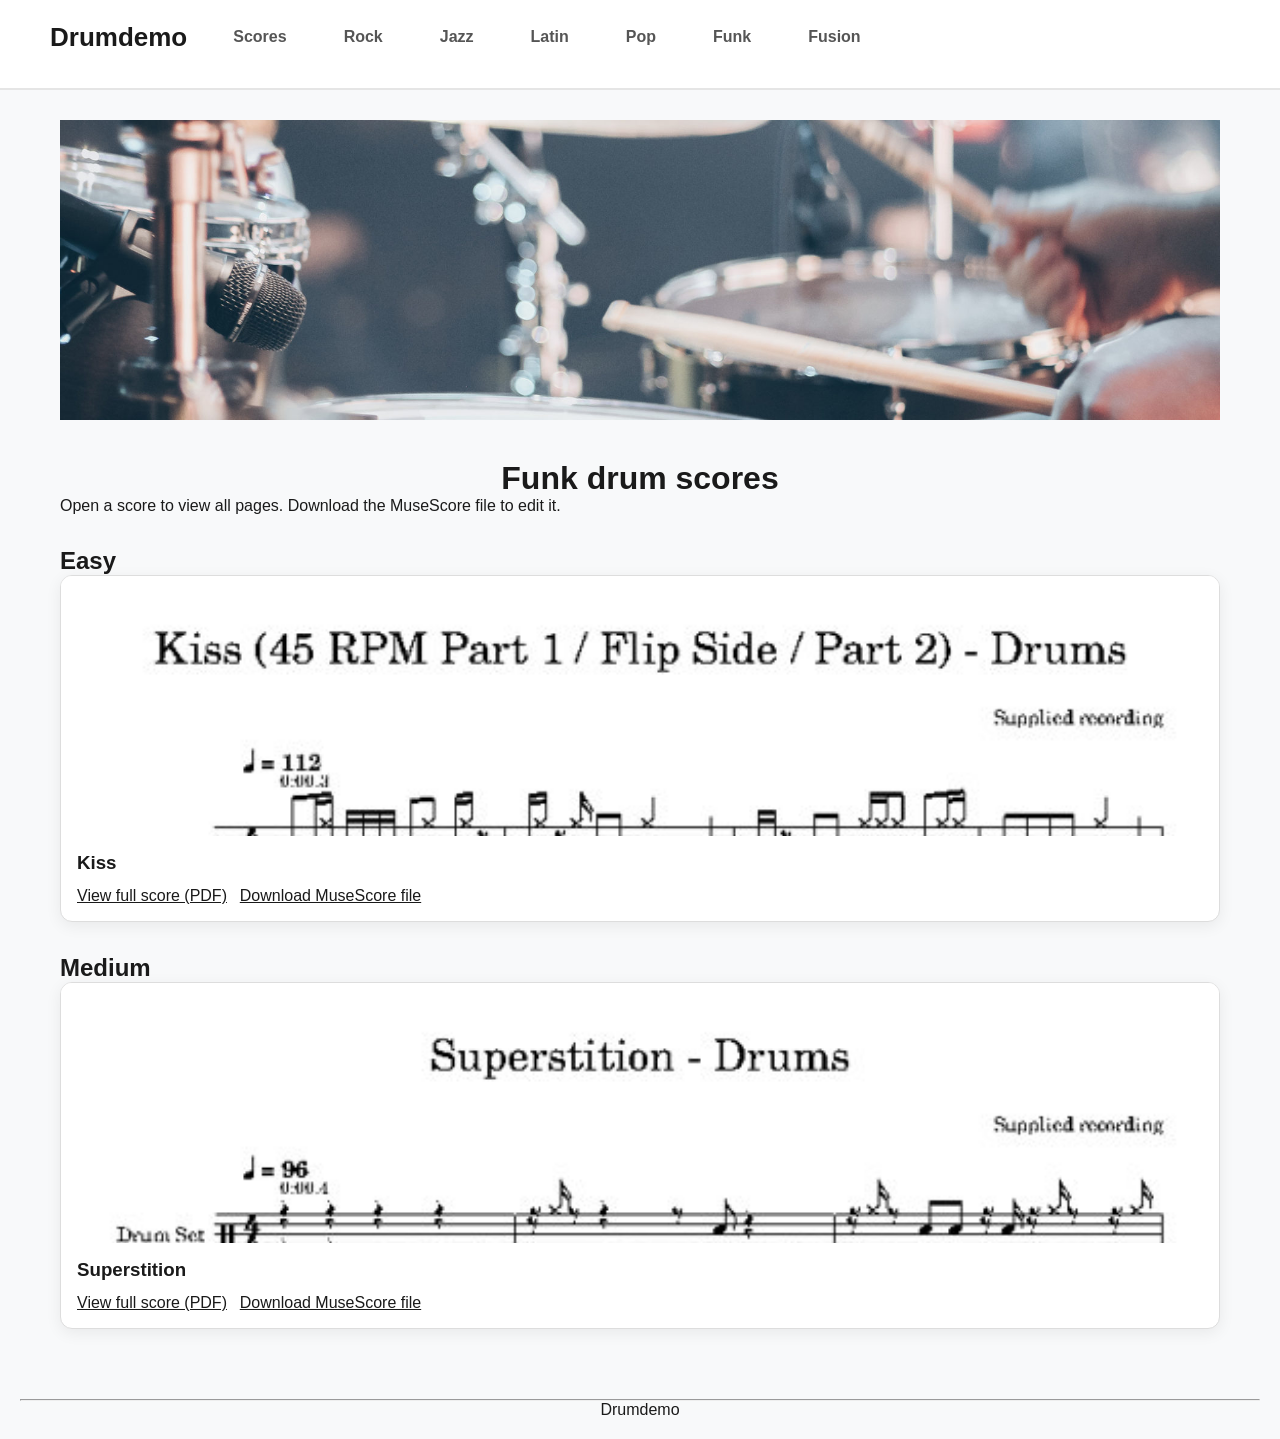
==== funk.html @ f0b619e8 "Publish drum score website" ====
<!DOCTYPE html>
<html lang="en">
<head>
    <meta charset="UTF-8">
    <meta name="viewport" content="width=device-width, initial-scale=1.0">
    <title>Drum scores | Drumdemo</title>
    <link rel="stylesheet" href="/site.css">
</head>
<body>

  <header class="full-header"><div class="header-content"><div class="brand-zone"><a class="logo" href="/">Drumdemo</a><ul class="main-nav"><li><a href="/">Scores</a></li><li><a href="/rock.html">Rock</a></li><li><a href="/jazz.html">Jazz</a></li><li><a href="/latin.html">Latin</a></li><li><a href="/pop.html">Pop</a></li><li><a href="/funk.html">Funk</a></li><li><a href="/fusion.html">Fusion</a></li></ul></div></div></header>

<div class="wrapper"><main><section class="hero-section"><img class="hero-banner" src="/drum1.jpg" alt="Drum kit" width="100%"></section><h1>Funk drum scores</h1><p>Open a score to view all pages. Download the MuseScore file to edit it.</p><section class="score-section"><h2>Easy</h2><div class="score-grid"><article class="score-card"><a class="score-preview" href="/scores/Kiss_Drums.pdf" target="_blank" rel="noopener"><img loading="lazy" src="/scores/Kiss_Drums.jpg" alt="Kiss drum score preview"></a><div class="score-card-content"><h3>Kiss</h3><div class="score-actions"><a href="/scores/Kiss_Drums.pdf" target="_blank" rel="noopener">View full score (PDF)</a><a href="/scores/Kiss_Drums.mscz" download>Download MuseScore file</a></div></div></article></div></section><section class="score-section"><h2>Medium</h2><div class="score-grid"><article class="score-card"><a class="score-preview" href="/scores/Superstition_Drums.pdf" target="_blank" rel="noopener"><img loading="lazy" src="/scores/Superstition_Drums.jpg" alt="Superstition drum score preview"></a><div class="score-card-content"><h3>Superstition</h3><div class="score-actions"><a href="/scores/Superstition_Drums.pdf" target="_blank" rel="noopener">View full score (PDF)</a><a href="/scores/Superstition_Drums.mscz" download>Download MuseScore file</a></div></div></article></div></section></main></div><footer><hr><p style="text-align: center;">Drumdemo</p></footer>
</body>
</html>
---- site.css ----
* {
    box-sizing: border-box;
    margin: 0;
    padding: 0;
}

body {
    font-family: -apple-system, BlinkMacSystemFont, "Segoe UI", Roboto, Helvetica, Arial, sans-serif;
    background-color: #f8f9fa;
    color: #1a1a1a;
    padding-top: 90px; 
}


.full-header {
    width: 100%;
    background-color: #fff;
    border-bottom: 2px solid #e5e5e5;
    position: fixed;
    top: 0;
    left: 0;
    height: 90px;
    padding: 0 50px;
    z-index: 1000;
}

.header-content {
    max-width: 1200px;
    margin: 0 auto;
    padding: 20px 0;
    display: flex;
    justify-content: space-between;
    align-items: center;
}

.brand-zone {
    display: flex;
    align-items: center;
    gap: 30px;
}

.logo {
    font-size: 26px;
    font-weight: 800;
}

.main-nav {
    display: flex;
    align-items: center;
    gap: 25px;
    list-style: none;
}

.main-nav > li/*make sure it's a direct child of main-nav*/ > a {
    text-decoration: none; 
    text-decoration: none;  /* without underline*/
    color: #555;
    font-weight: 600;/* make the text bold */
    display: inline-block;/* make the link behave like a block element */
    padding: 8px 16px;     
    border-radius: 6px;     /* circle the grey box */

}


.main-nav > li:hover > a {
    background-color: #e0e0e0;
    color: #1a1a1a;
}

.main-nav .dropdown {
    position: relative;
}

/* down drop list */
.drop {
    display: none;    /* to hide the list */      
    position: absolute;
    top: 100%;/*make sure it's right under the li*/
    left: 0;
    background-color: #222222;
    min-width: 150px;
    border-radius: 6px;
    overflow: hidden;
    z-index: 999;/* stay at the top order of the website*/
}

.dropdown:hover .drop {
    display: block;
}

.drop a {
    display: block;
    padding: 10px 16px;
    color: #ffffff;
    text-decoration: none;
    text-align: left;
    font-size: 14px;
    transform-origin: left center; 

}


.drop a:hover {
    transform: scale(1.12);
}
.main-nav a {
    text-decoration: none;
    color: #fffdfd;
    font-weight: 600;
}


.wrapper {
    max-width: 1200px;
    margin: 0 auto;
    padding: 0 20px;
}

img {
    object-fit: cover;
    display: block;
}

/* Hero Banner */
.hero-section {
    margin: 30px 0 40px;
}

.hero-banner {
    width: 100%;
    height: 300px;
}


.intro {
    display: flex;
    gap: 30px;
    margin-bottom: 40px;
    align-items: flex-start;
}

.intro.right {
    flex-direction: row-reverse;
}

.intro-image {
    width: 300px;
    height: auto;
    flex-shrink: 0;
}

.intro-text {
    flex-grow: 1;
    font-size: 15px;
    line-height: 1.6;
    color: #444;
}


footer {
    margin-top: 50px;
    padding: 20px;
    text-align: center;
}

footer a {
    text-align: center;
    color: inherit;
    text-decoration: none;
}


a {
    text-decoration: none; 
    color: inherit;       
}
.grid-container .card-image{
    border-radius: 5%;
    display: block;
}
h1{
    text-align: center;
}

.tab {
    width: 100%;
    display: flex;
    justify-content: center; 
    margin-bottom: 30px;
}

.tab-image {
    max-width: 100%; 
    height: auto;
    display: block;
    margin: 0 auto; 
}
body a{
    text-align:right;
}


/* Iteration 2: a native link keeps zoom under the reader's control. */
.score-link { display: block; width: 100%; max-width: 1100px; color: #174ea6; text-align: center; border: 2px solid #c7d7ee; border-radius: 8px; padding: 12px; background: #fff; }
.score-link:hover { border-color: #174ea6; }
.score-link:focus-visible { outline: 3px solid #174ea6; outline-offset: 4px; }
.score-link .tab-image { width: 100%; height: auto; object-fit: contain; }
.score-caption { display: block; margin-top: 12px; text-decoration: underline; font-weight: 600; }
.score-help { margin: 20px 0; line-height: 1.6; }
.intro-image img { max-width: 100%; height: auto; }
@media (max-width: 700px) {
.full-header { position: static; height: auto; padding: 0 12px; }
body { padding-top: 0; }
.brand-zone, .main-nav { flex-wrap: wrap; gap: 8px; }
.main-nav > li > a { padding: 8px; }
.intro { flex-direction: column; }
.intro-image { width: 100%; }
.wrapper { padding: 0 12px; }
}

.score-section{margin:2rem 0}.score-grid{display:grid;grid-template-columns:repeat(auto-fit,minmax(240px,1fr));gap:1.5rem}.score-card{background:#fff;border:1px solid #ddd;border-radius:12px;overflow:hidden;box-shadow:0 4px 16px #0001}.score-preview{display:block;background:#f5f5f5;height:260px;overflow:hidden}.score-preview img{width:100%;height:100%;object-fit:cover;object-position:top}.score-card-content{padding:1rem}.score-card-content h3{margin:0 0 .8rem}.score-actions{display:flex;flex-wrap:wrap;gap:.8rem}.score-actions a{display:inline-block;text-decoration:underline}.score-card-content a:focus-visible,.score-preview:focus-visible{outline:3px solid #00a7cc;outline-offset:2px}
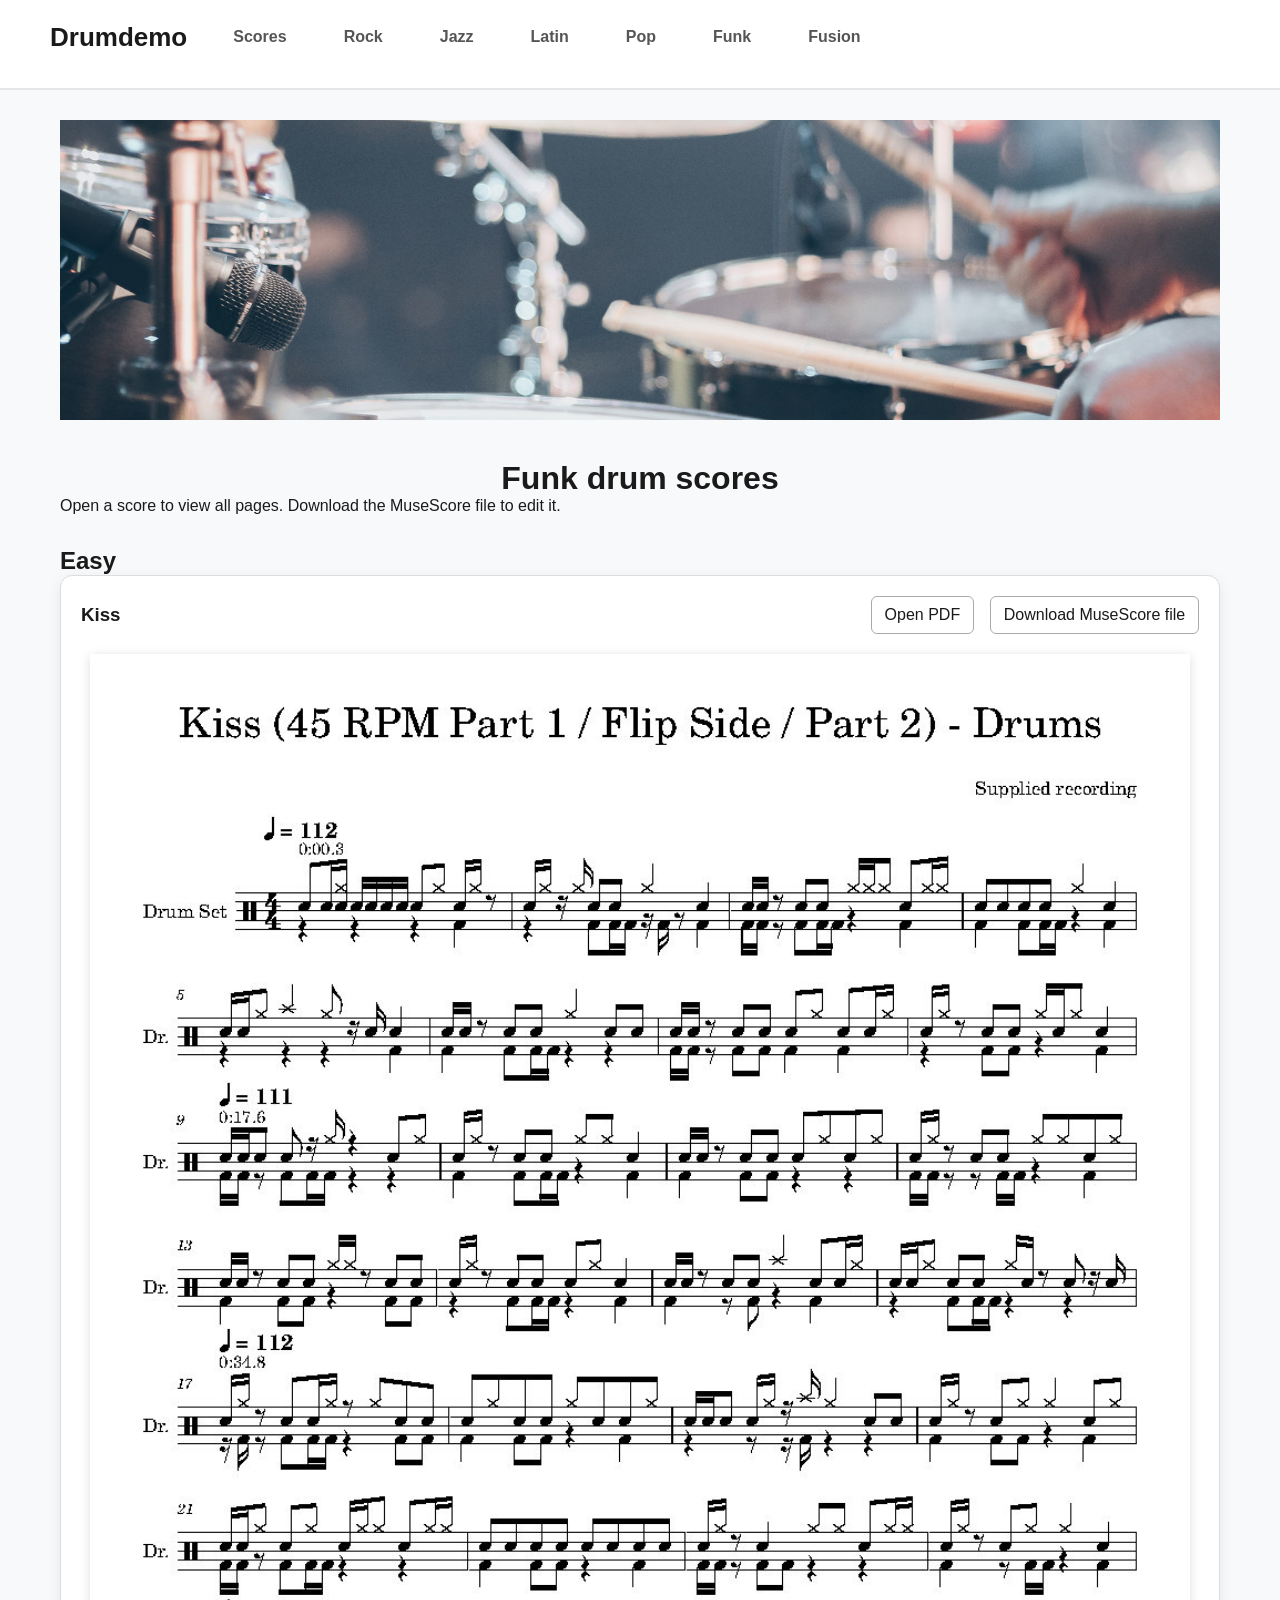
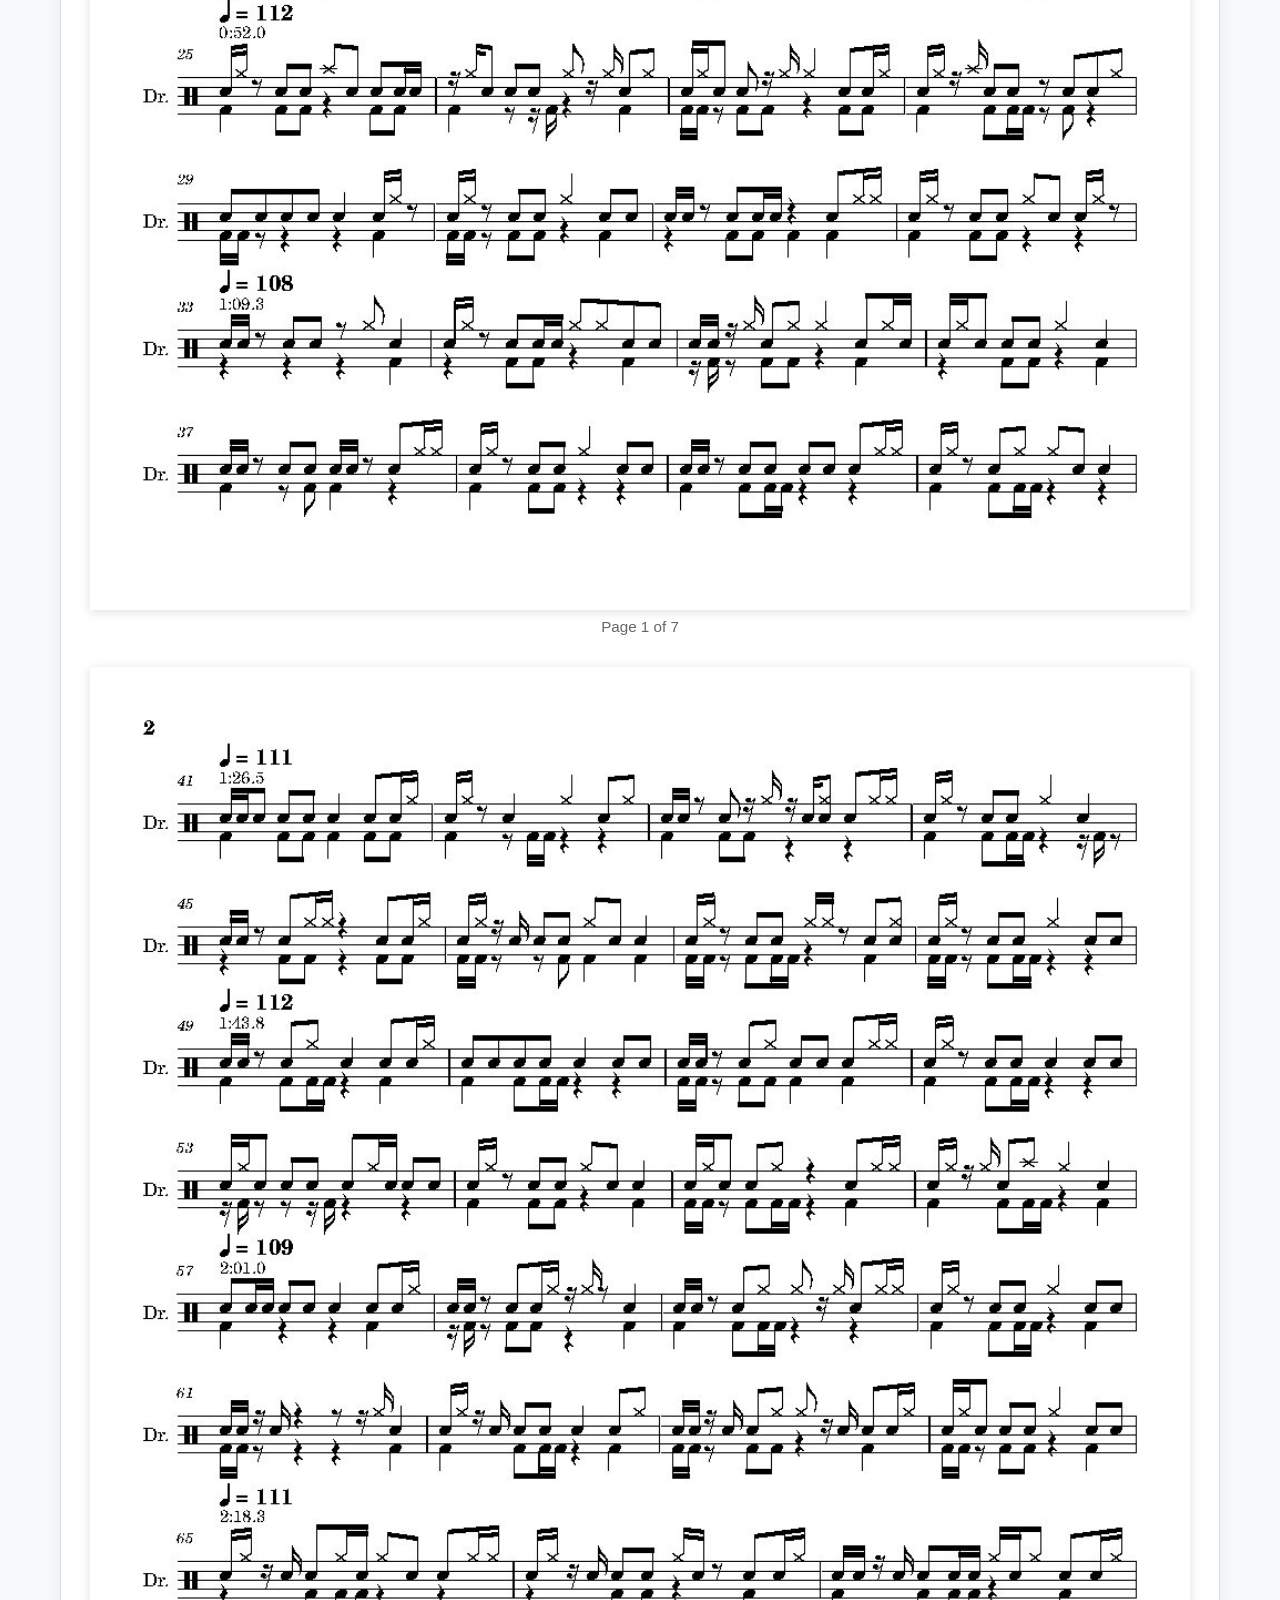
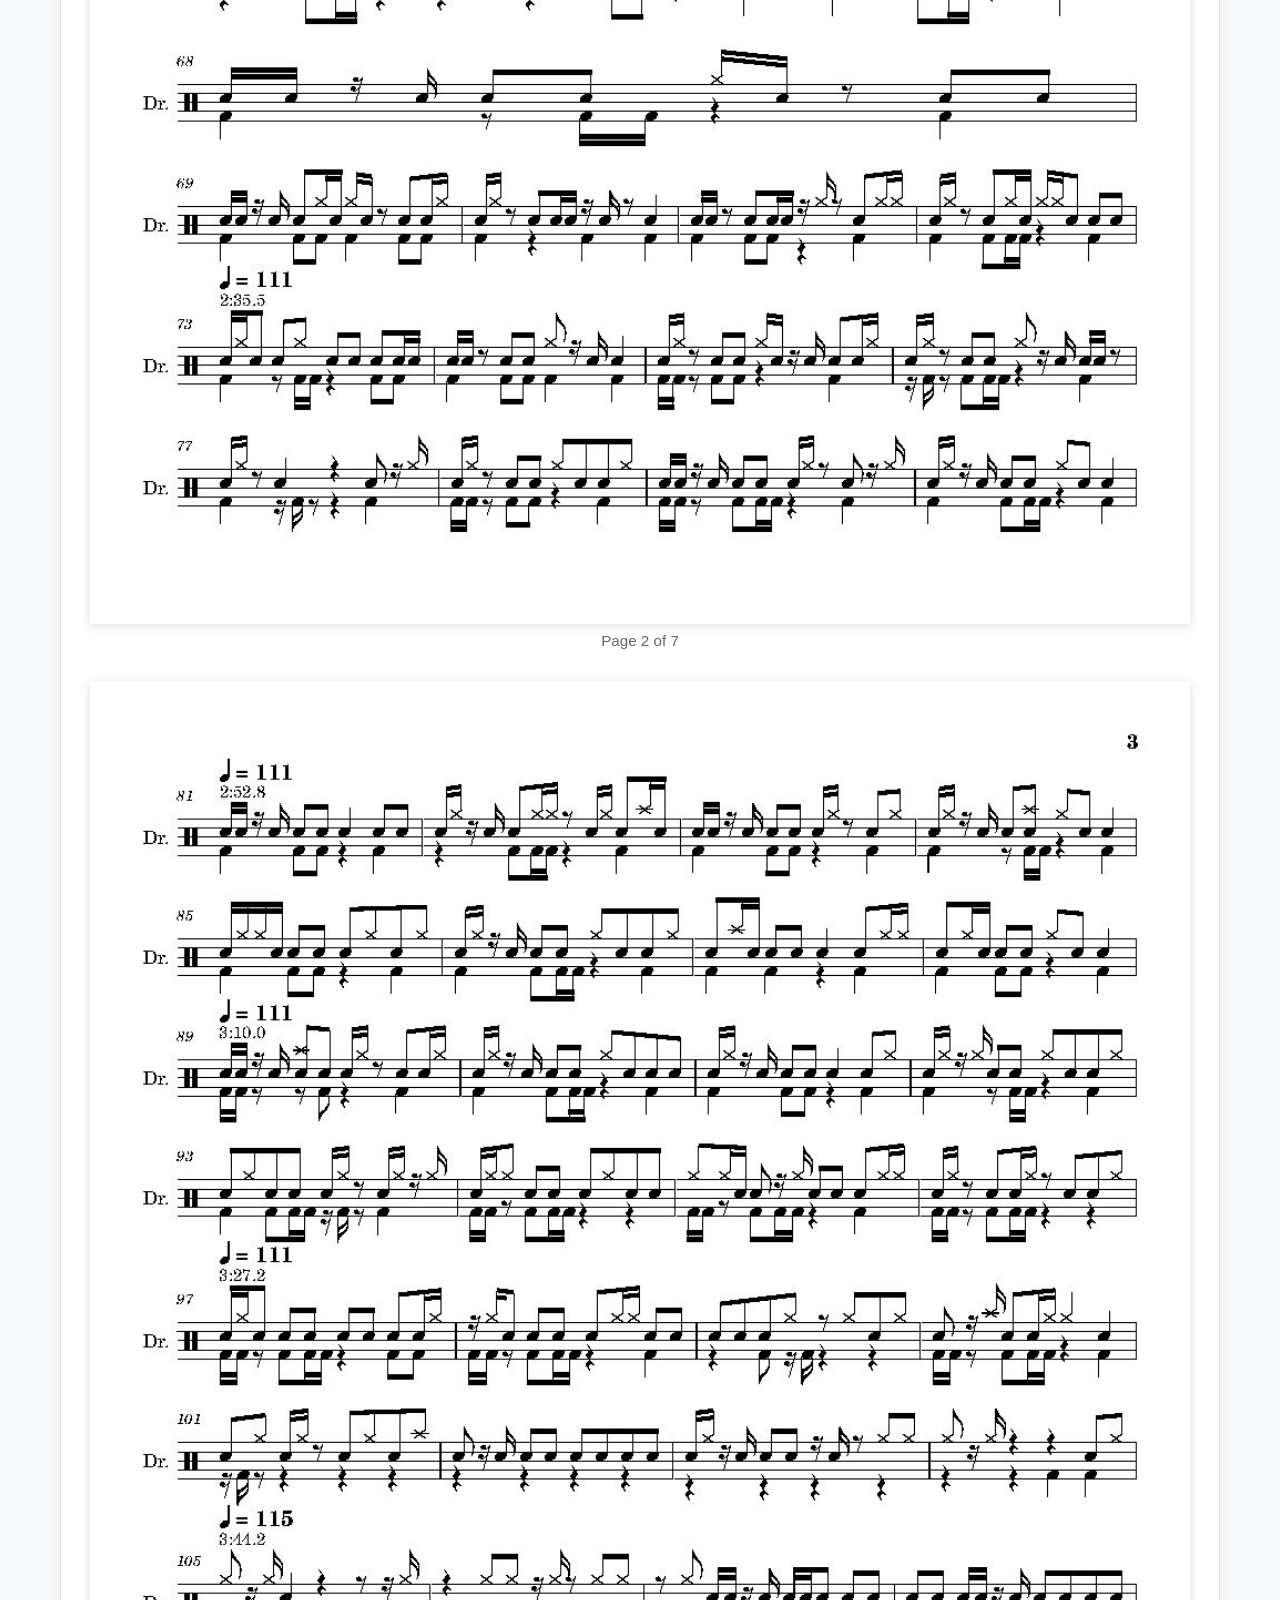
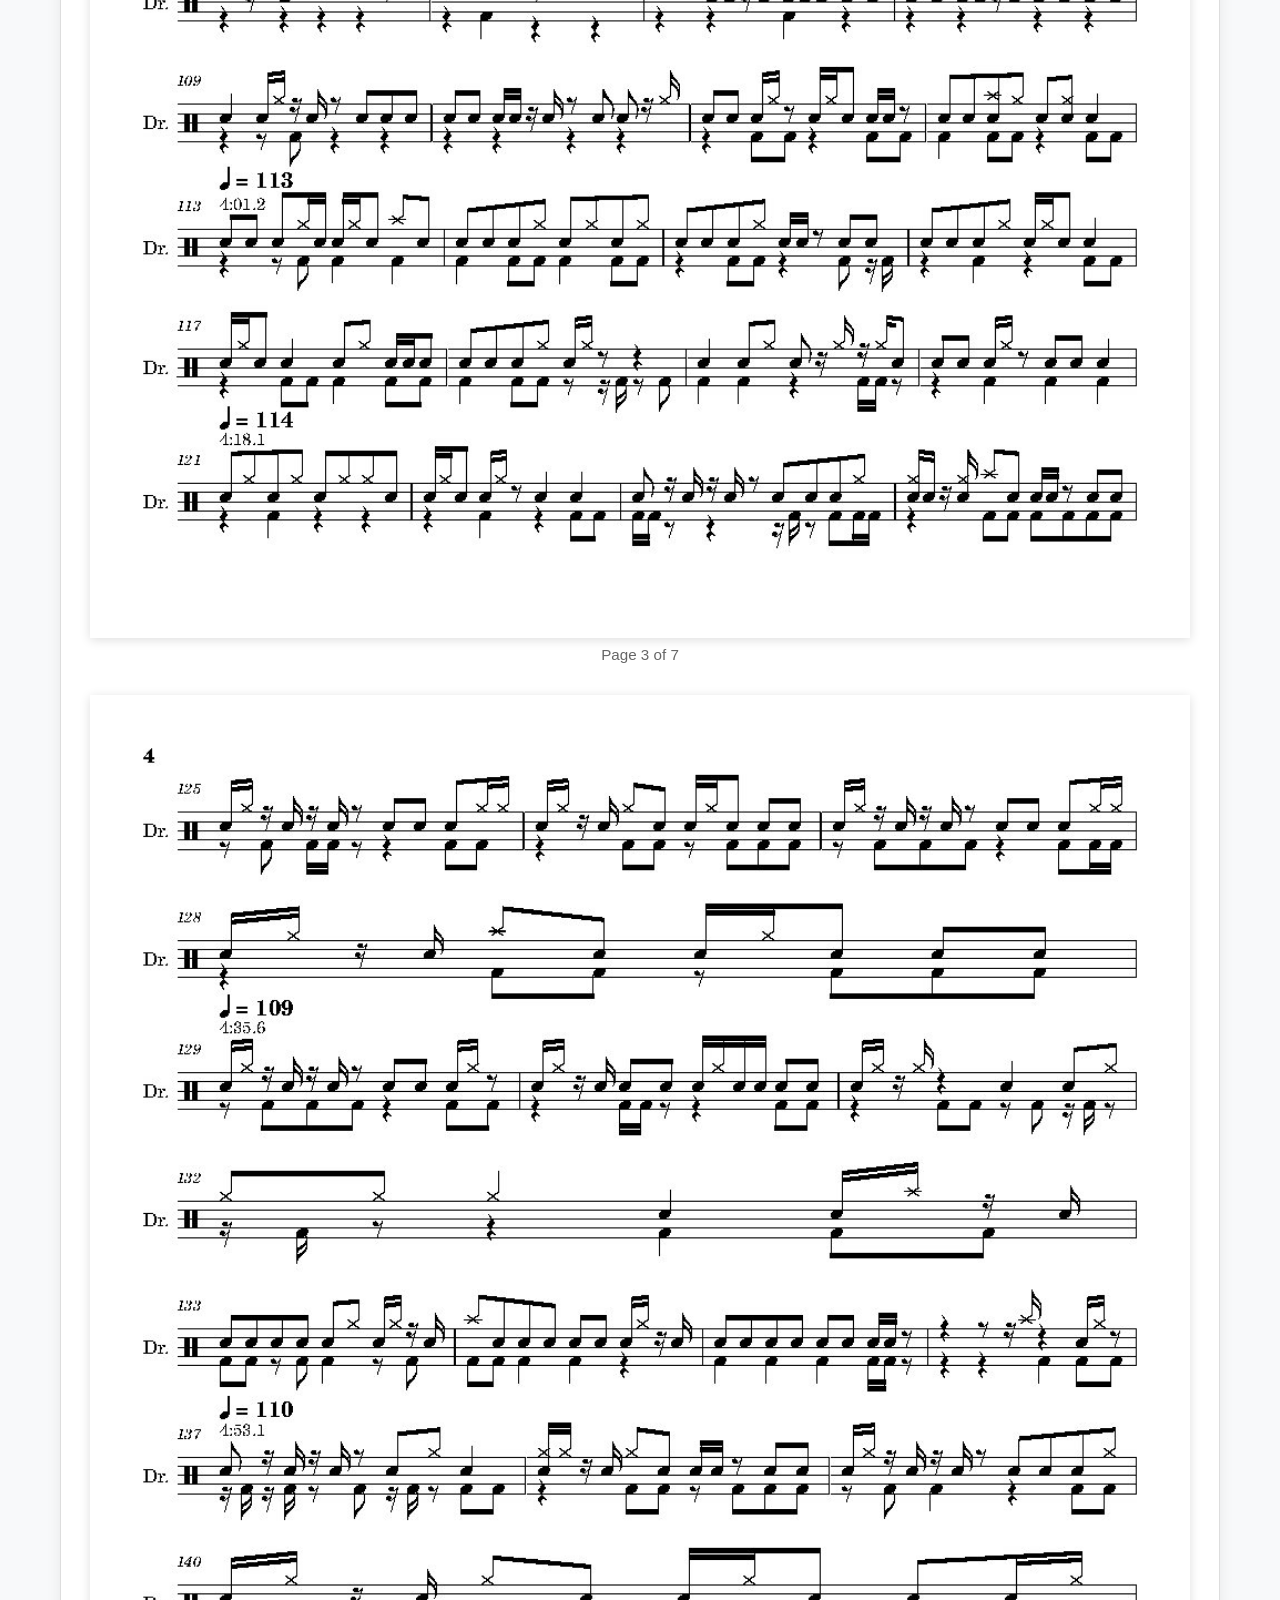
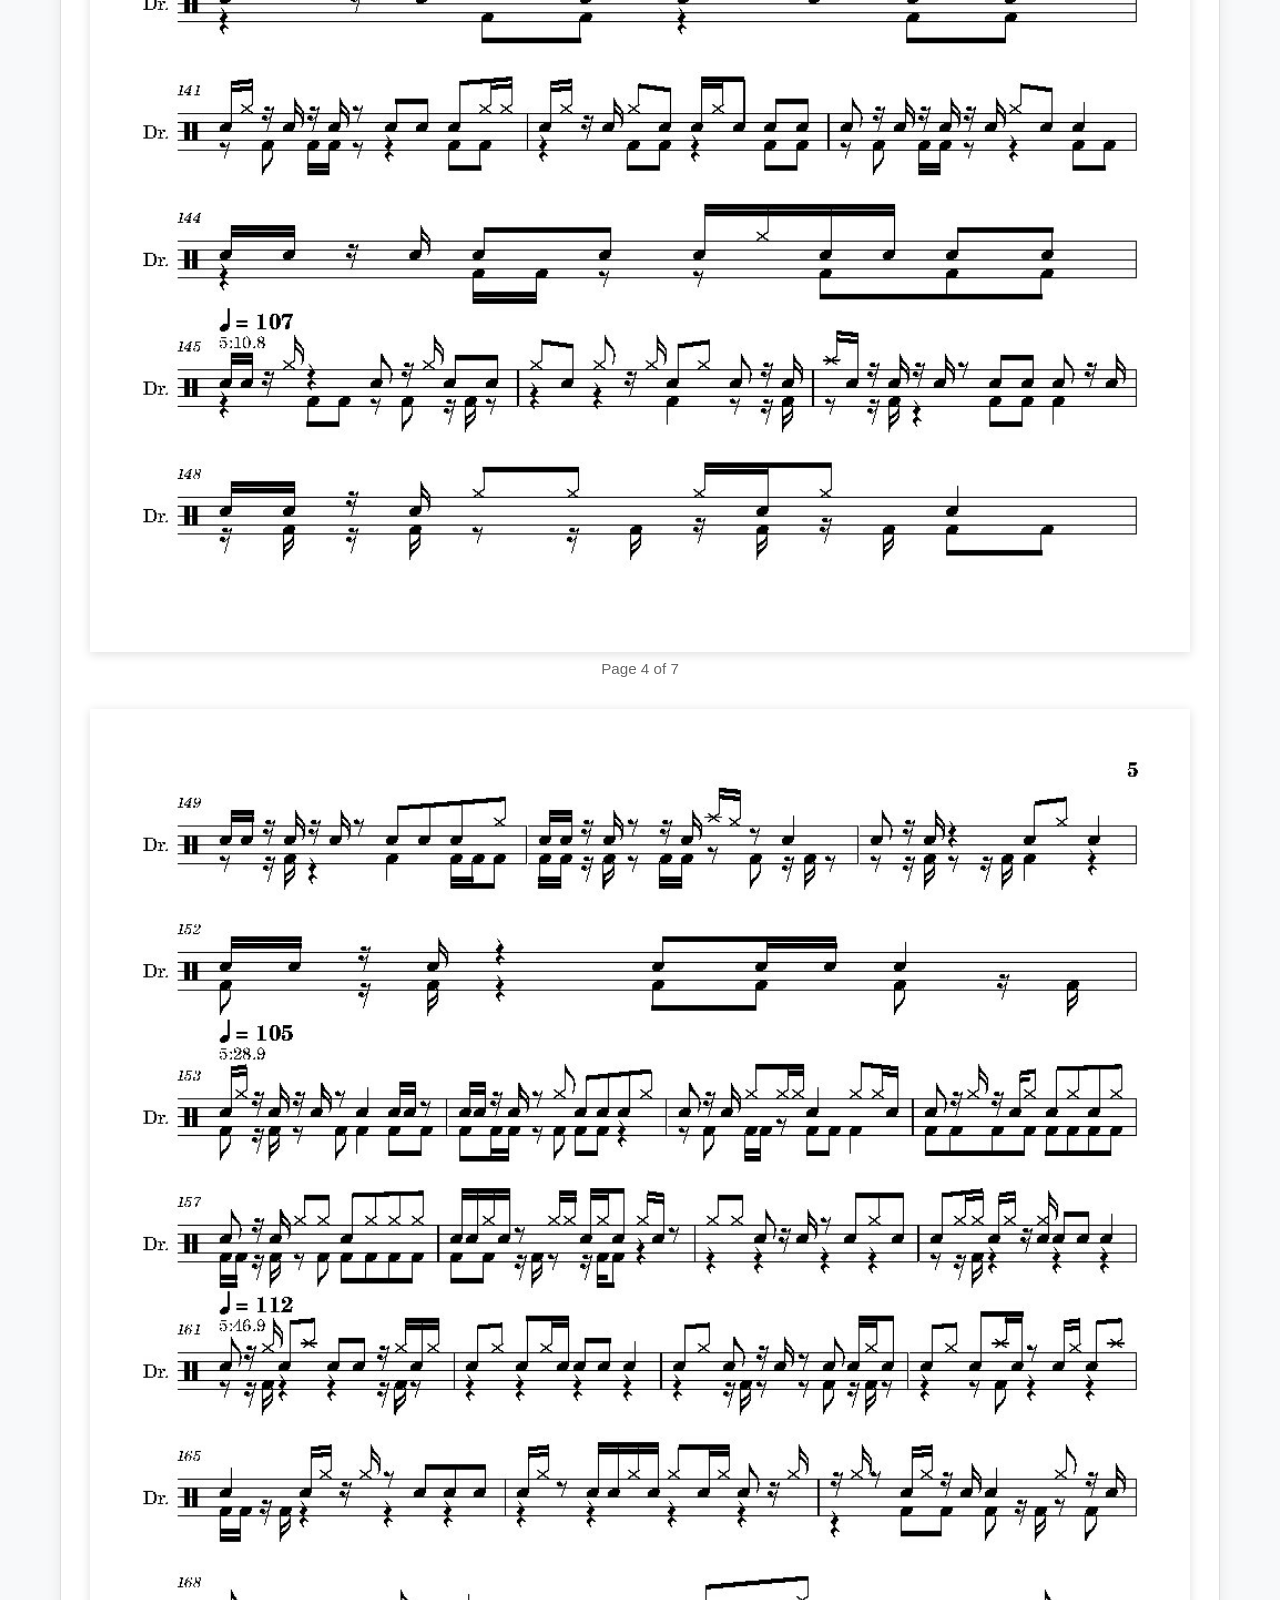
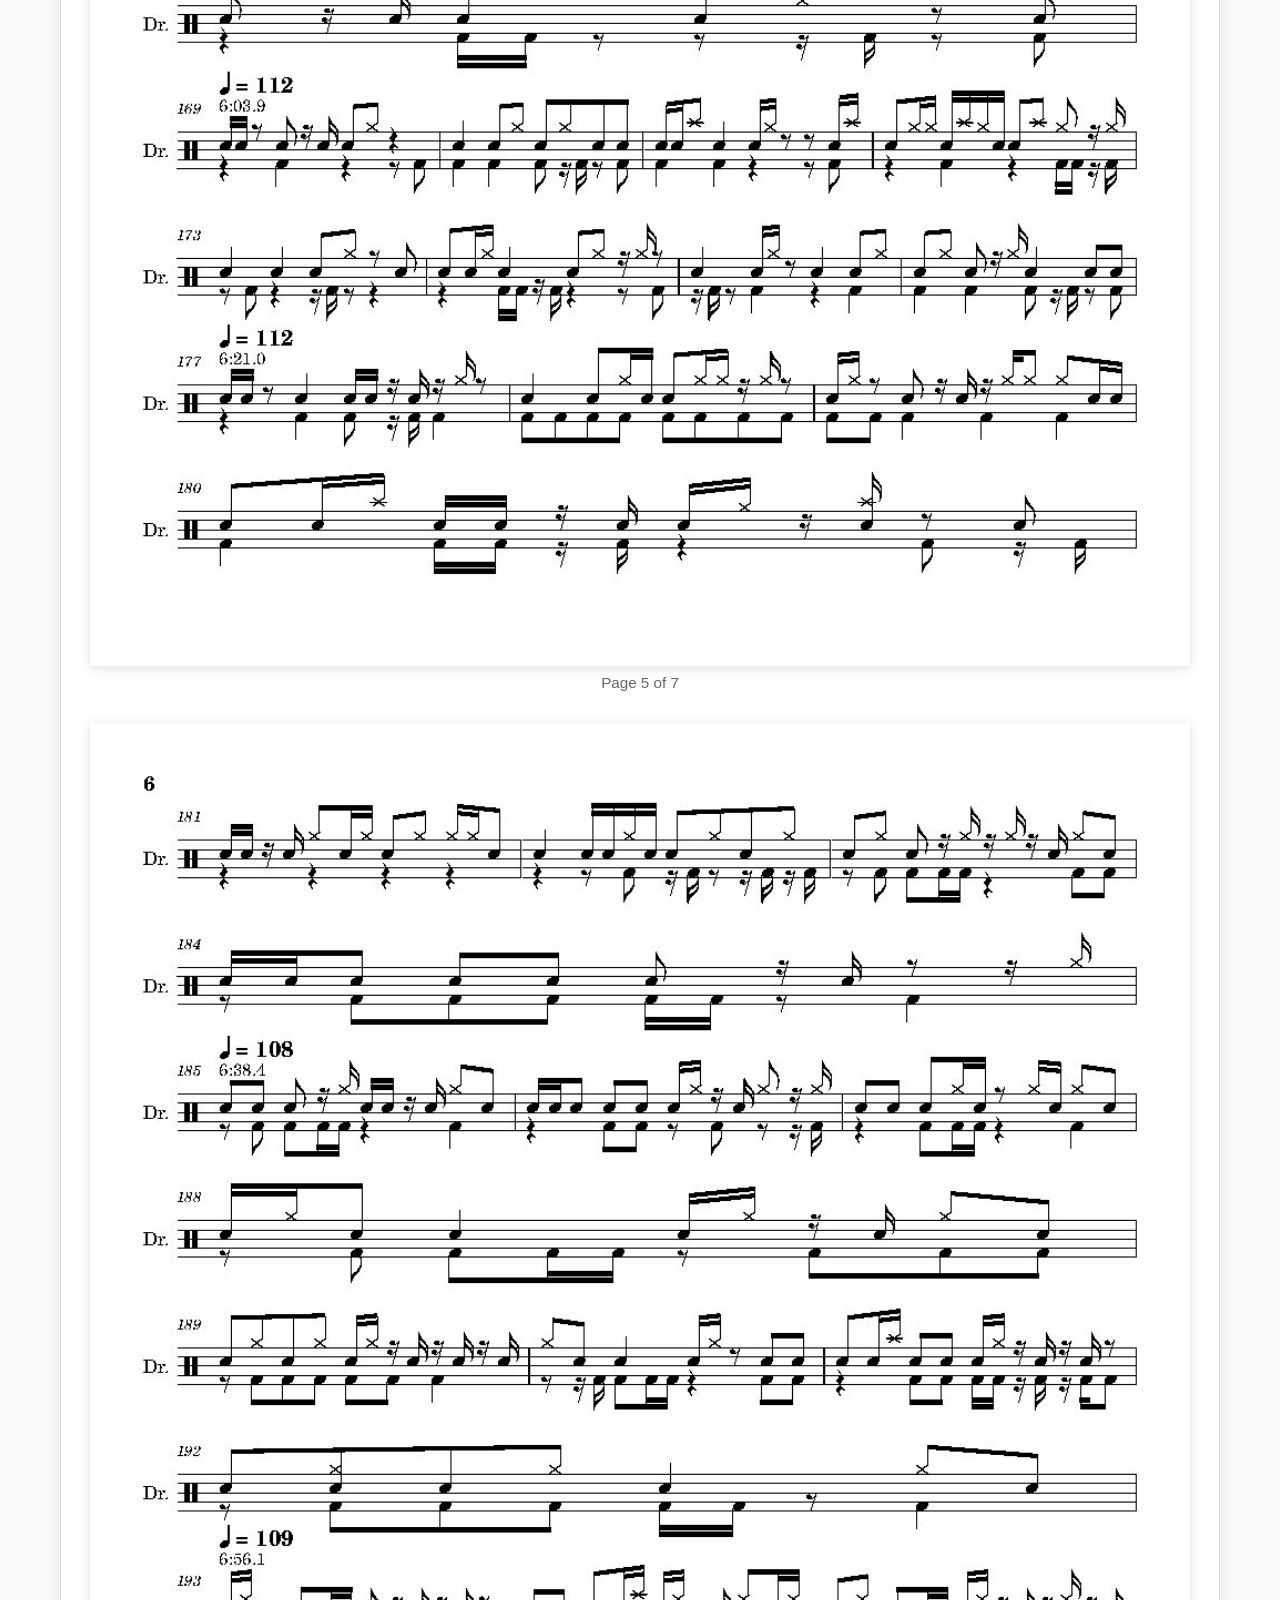
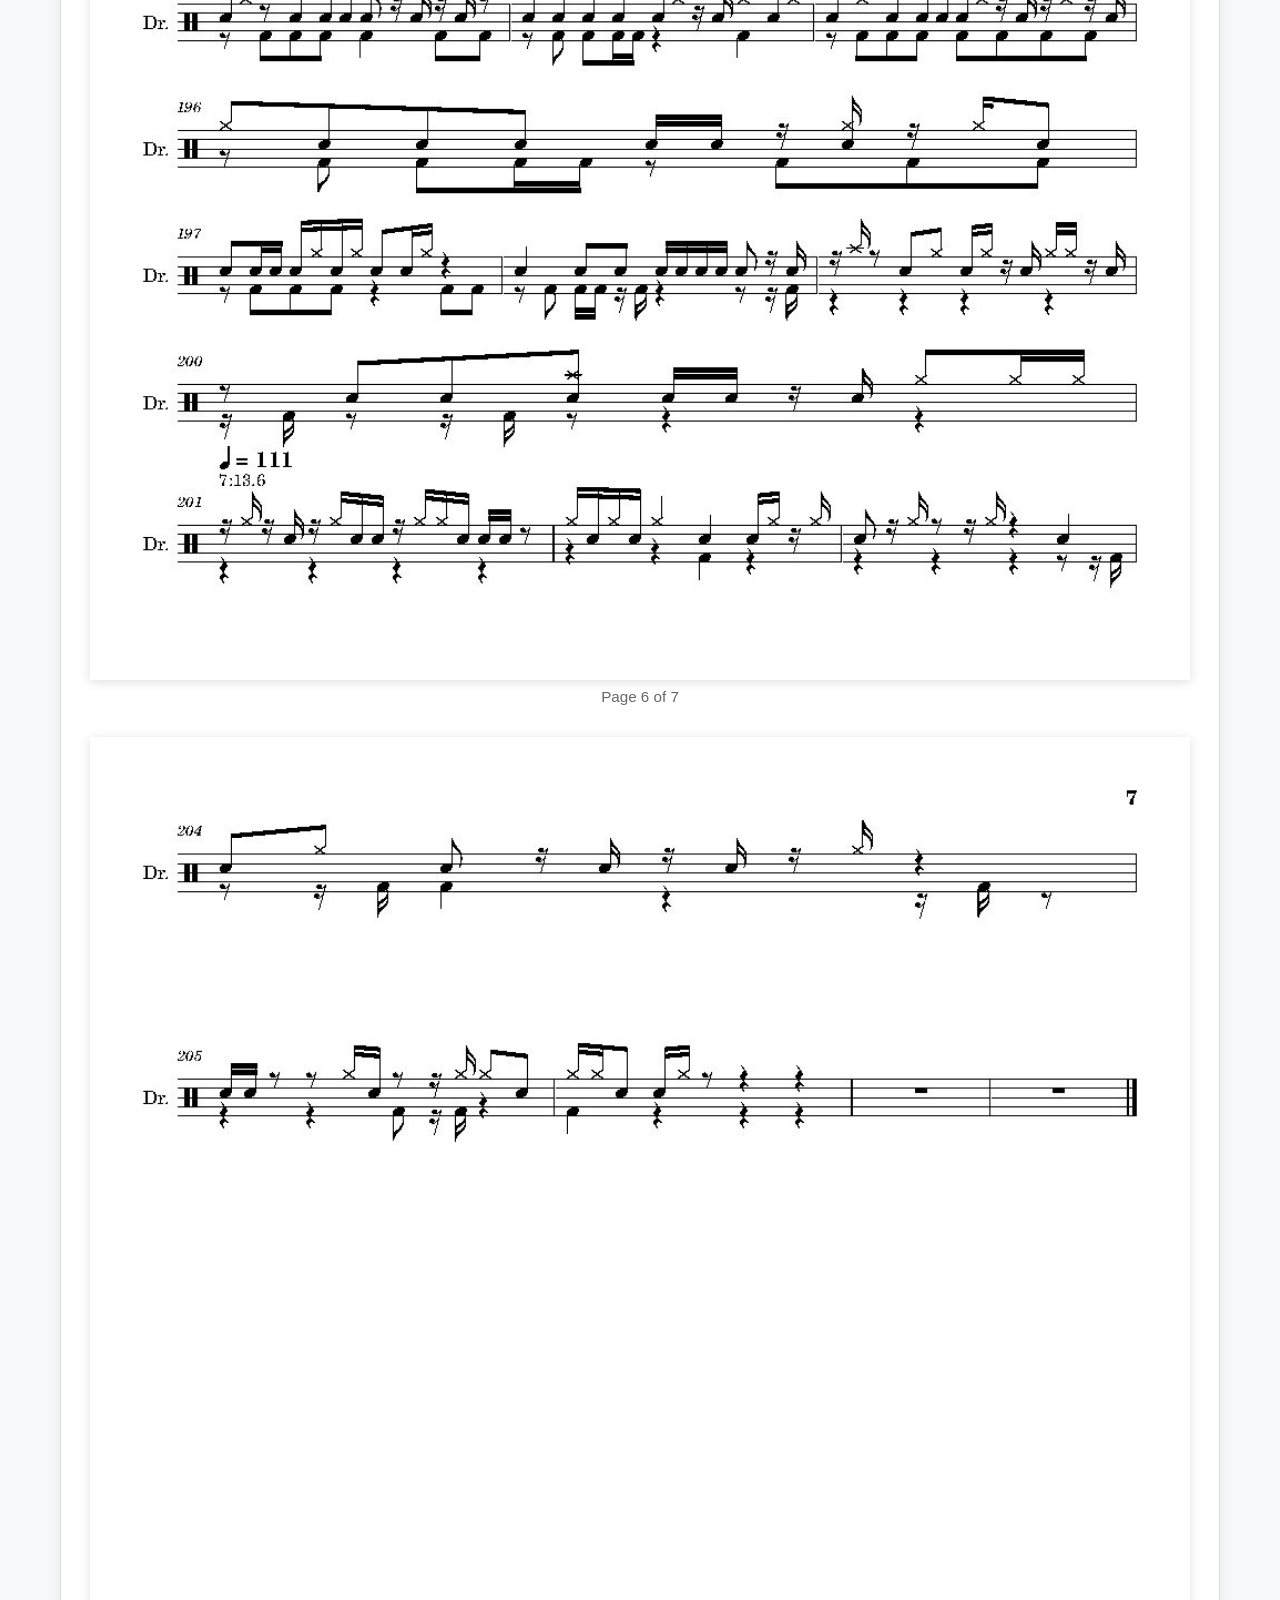
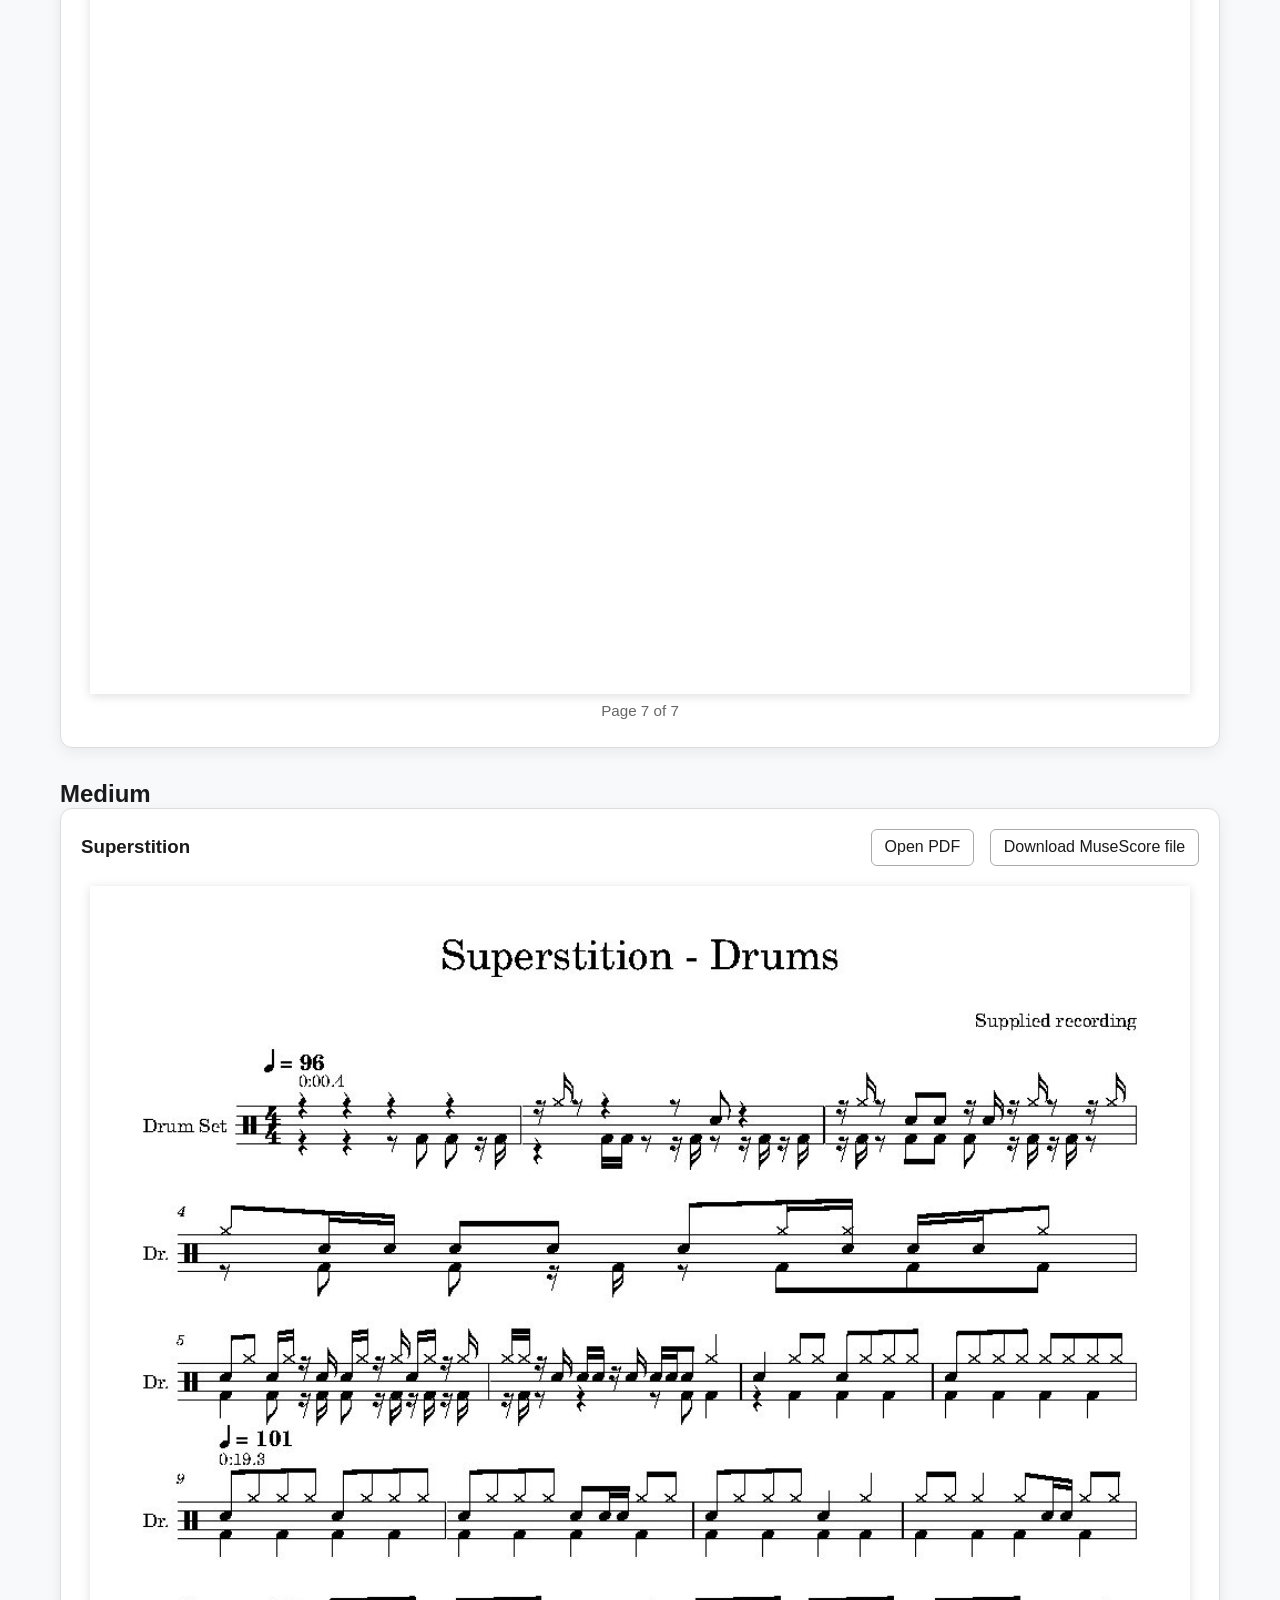
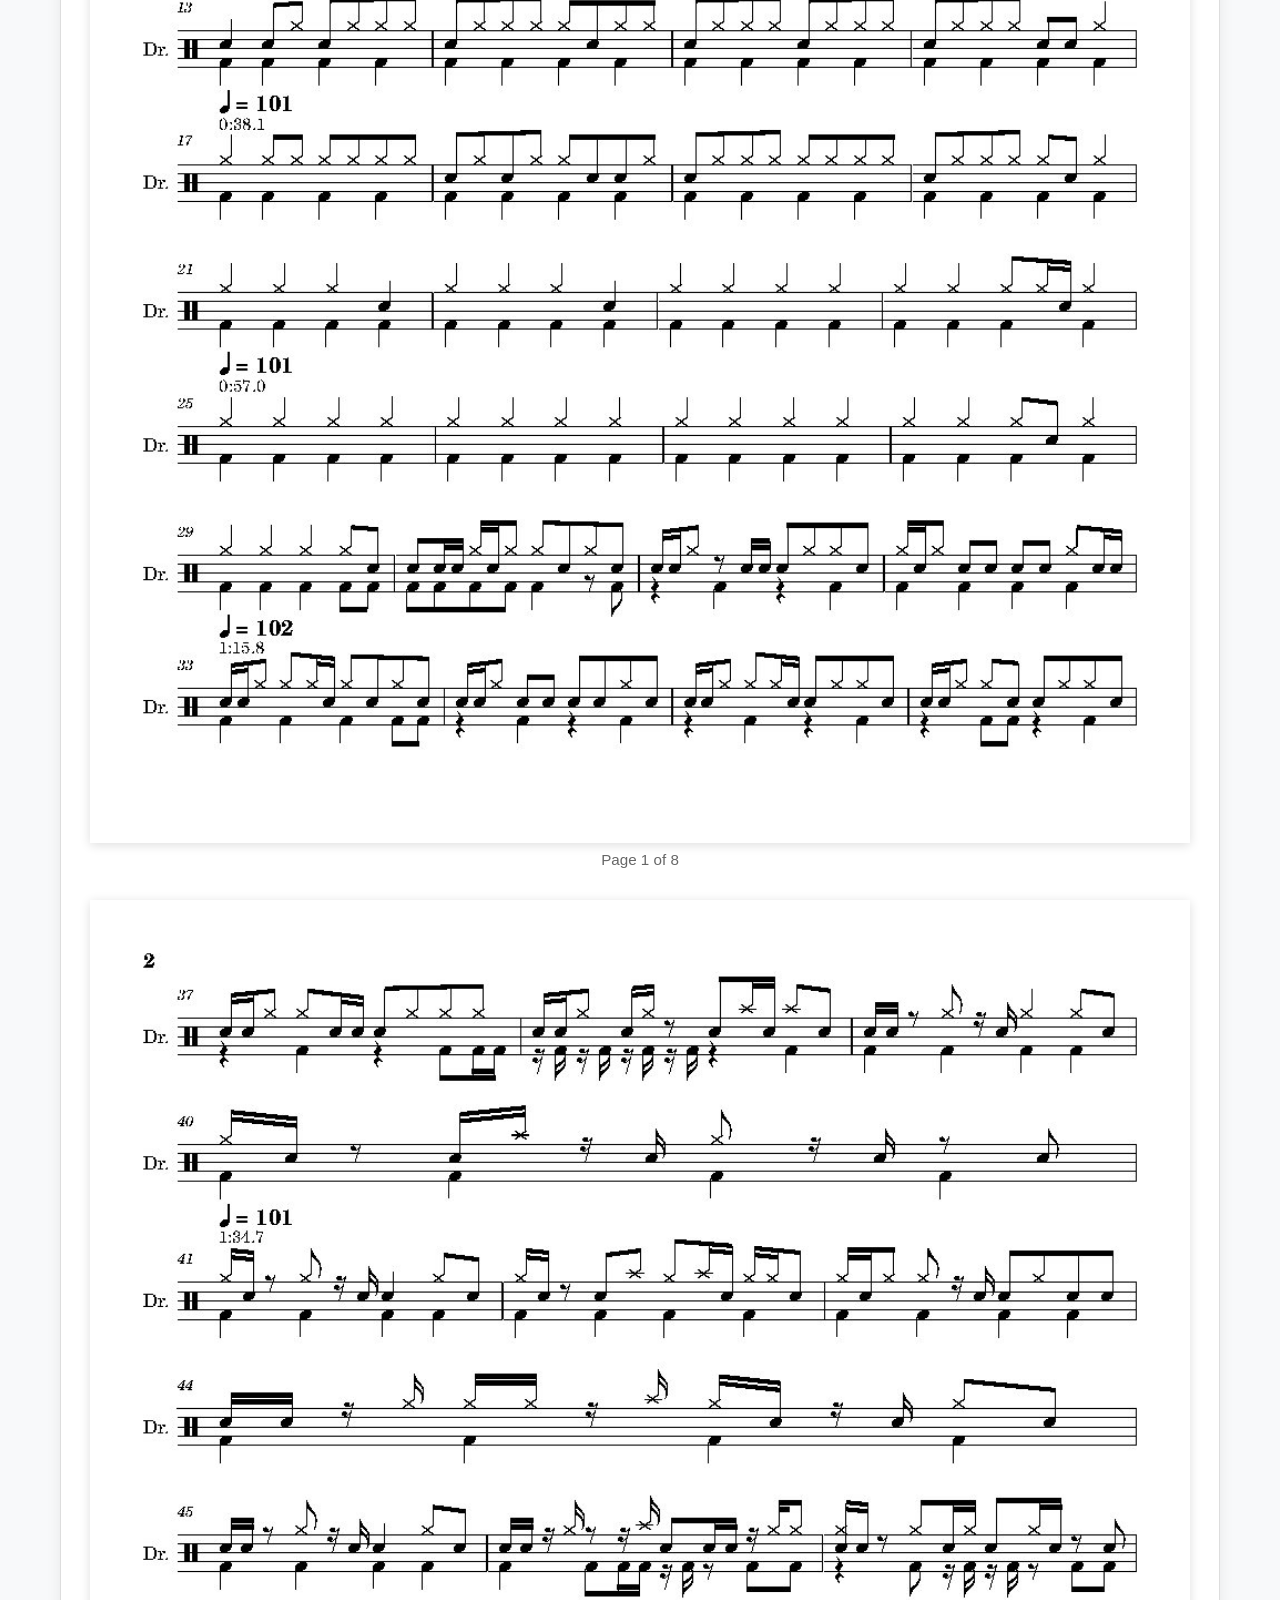
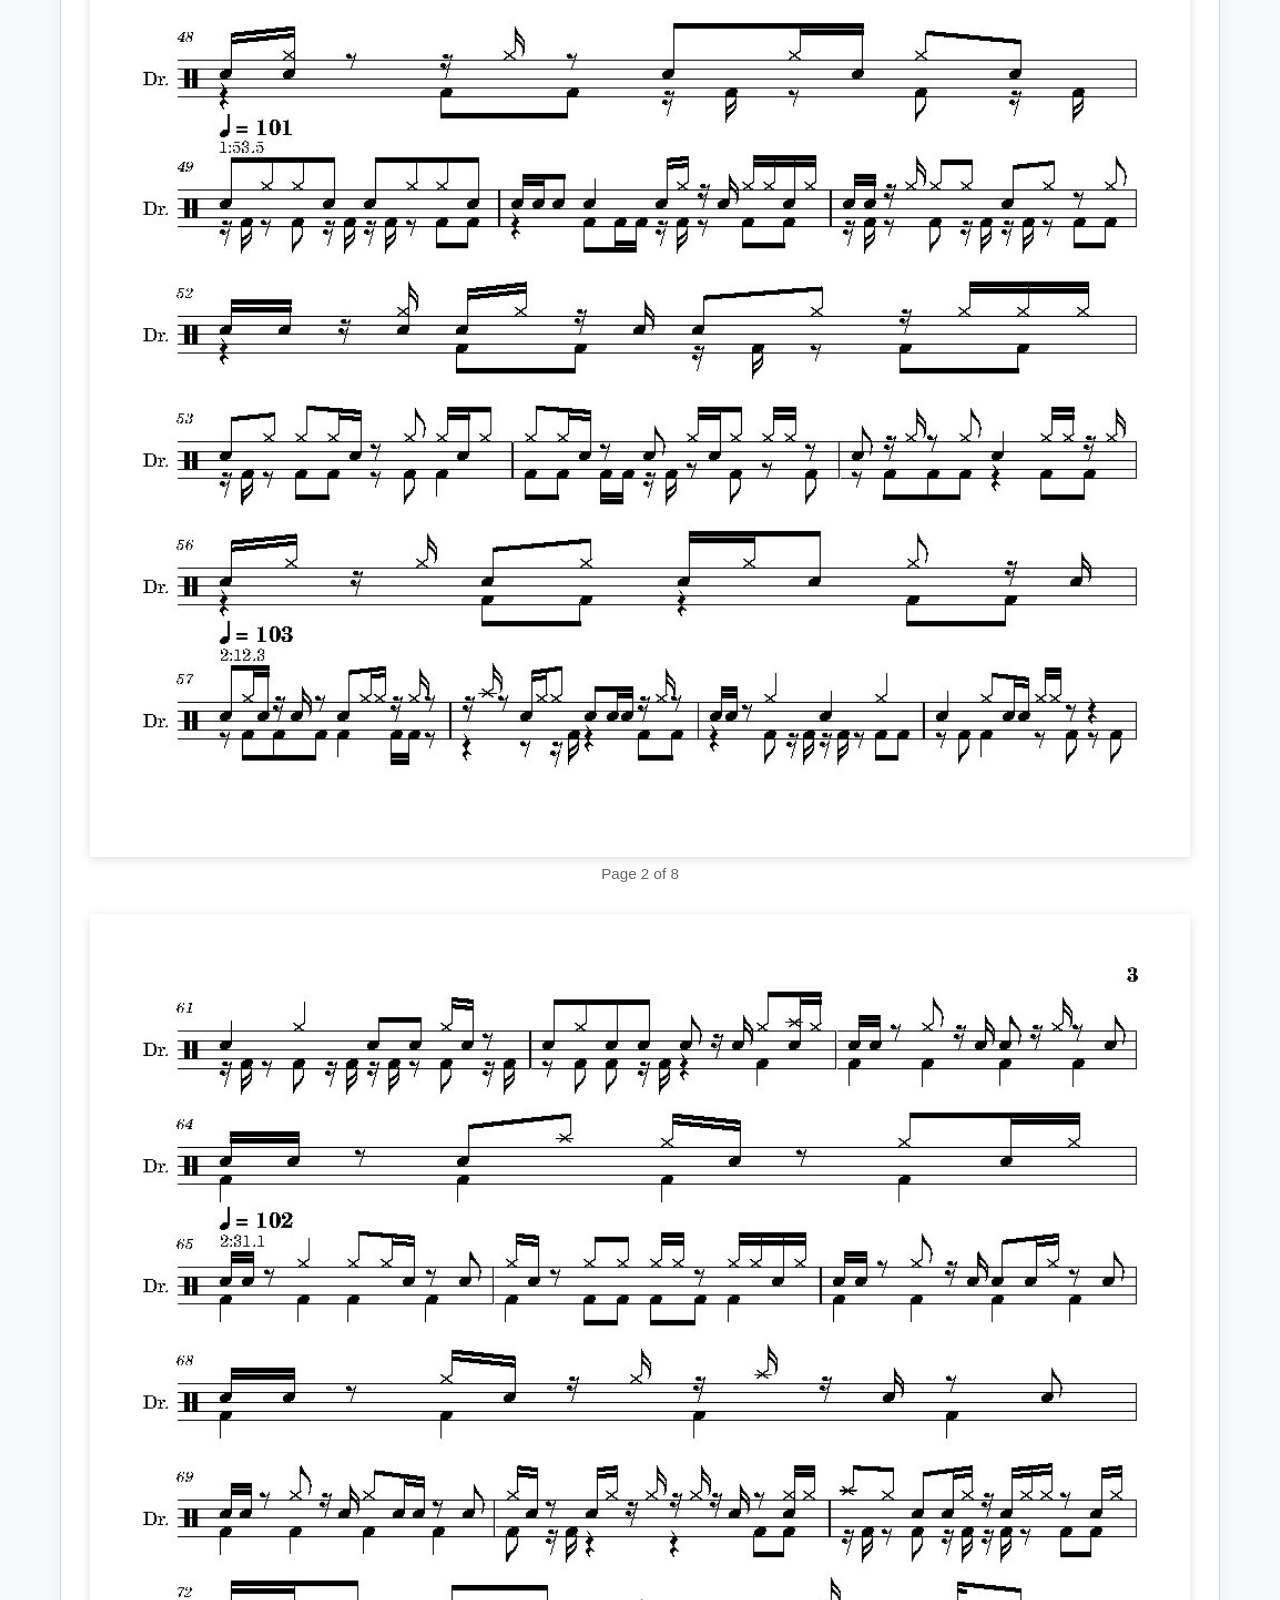
==== commit aa6ea880: "Show complete scores directly on category pages" ====
--- a/funk.html
+++ b/funk.html
@@ -10,6 +10,6 @@
 
   <header class="full-header"><div class="header-content"><div class="brand-zone"><a class="logo" href="/">Drumdemo</a><ul class="main-nav"><li><a href="/">Scores</a></li><li><a href="/rock.html">Rock</a></li><li><a href="/jazz.html">Jazz</a></li><li><a href="/latin.html">Latin</a></li><li><a href="/pop.html">Pop</a></li><li><a href="/funk.html">Funk</a></li><li><a href="/fusion.html">Fusion</a></li></ul></div></div></header>
 
-<div class="wrapper"><main><section class="hero-section"><img class="hero-banner" src="/drum1.jpg" alt="Drum kit" width="100%"></section><h1>Funk drum scores</h1><p>Open a score to view all pages. Download the MuseScore file to edit it.</p><section class="score-section"><h2>Easy</h2><div class="score-grid"><article class="score-card"><a class="score-preview" href="/scores/Kiss_Drums.pdf" target="_blank" rel="noopener"><img loading="lazy" src="/scores/Kiss_Drums.jpg" alt="Kiss drum score preview"></a><div class="score-card-content"><h3>Kiss</h3><div class="score-actions"><a href="/scores/Kiss_Drums.pdf" target="_blank" rel="noopener">View full score (PDF)</a><a href="/scores/Kiss_Drums.mscz" download>Download MuseScore file</a></div></div></article></div></section><section class="score-section"><h2>Medium</h2><div class="score-grid"><article class="score-card"><a class="score-preview" href="/scores/Superstition_Drums.pdf" target="_blank" rel="noopener"><img loading="lazy" src="/scores/Superstition_Drums.jpg" alt="Superstition drum score preview"></a><div class="score-card-content"><h3>Superstition</h3><div class="score-actions"><a href="/scores/Superstition_Drums.pdf" target="_blank" rel="noopener">View full score (PDF)</a><a href="/scores/Superstition_Drums.mscz" download>Download MuseScore file</a></div></div></article></div></section></main></div><footer><hr><p style="text-align: center;">Drumdemo</p></footer>
+<div class="wrapper"><main><section class="hero-section"><img class="hero-banner" src="/drum1.jpg" alt="Drum kit" width="100%"></section><h1>Funk drum scores</h1><p>Open a score to view all pages. Download the MuseScore file to edit it.</p><section class="score-section"><h2>Easy</h2><div class="score-grid"><article class="score-entry"><div class="score-entry-heading"><h3>Kiss</h3><div class="score-actions"><a href="/scores/Kiss_Drums.pdf" target="_blank" rel="noopener">Open PDF</a><a href="/scores/Kiss_Drums.mscz" download>Download MuseScore file</a></div></div><div class="score-pages"><figure class="score-page"><img loading="lazy" src="/scores/pages/Kiss_Drums-page-01.jpg" alt="Kiss — page 1 of 7"><figcaption>Page 1 of 7</figcaption></figure><figure class="score-page"><img loading="lazy" src="/scores/pages/Kiss_Drums-page-02.jpg" alt="Kiss — page 2 of 7"><figcaption>Page 2 of 7</figcaption></figure><figure class="score-page"><img loading="lazy" src="/scores/pages/Kiss_Drums-page-03.jpg" alt="Kiss — page 3 of 7"><figcaption>Page 3 of 7</figcaption></figure><figure class="score-page"><img loading="lazy" src="/scores/pages/Kiss_Drums-page-04.jpg" alt="Kiss — page 4 of 7"><figcaption>Page 4 of 7</figcaption></figure><figure class="score-page"><img loading="lazy" src="/scores/pages/Kiss_Drums-page-05.jpg" alt="Kiss — page 5 of 7"><figcaption>Page 5 of 7</figcaption></figure><figure class="score-page"><img loading="lazy" src="/scores/pages/Kiss_Drums-page-06.jpg" alt="Kiss — page 6 of 7"><figcaption>Page 6 of 7</figcaption></figure><figure class="score-page"><img loading="lazy" src="/scores/pages/Kiss_Drums-page-07.jpg" alt="Kiss — page 7 of 7"><figcaption>Page 7 of 7</figcaption></figure></div></article></div></section><section class="score-section"><h2>Medium</h2><div class="score-grid"><article class="score-entry"><div class="score-entry-heading"><h3>Superstition</h3><div class="score-actions"><a href="/scores/Superstition_Drums.pdf" target="_blank" rel="noopener">Open PDF</a><a href="/scores/Superstition_Drums.mscz" download>Download MuseScore file</a></div></div><div class="score-pages"><figure class="score-page"><img loading="lazy" src="/scores/pages/Superstition_Drums-page-01.jpg" alt="Superstition — page 1 of 8"><figcaption>Page 1 of 8</figcaption></figure><figure class="score-page"><img loading="lazy" src="/scores/pages/Superstition_Drums-page-02.jpg" alt="Superstition — page 2 of 8"><figcaption>Page 2 of 8</figcaption></figure><figure class="score-page"><img loading="lazy" src="/scores/pages/Superstition_Drums-page-03.jpg" alt="Superstition — page 3 of 8"><figcaption>Page 3 of 8</figcaption></figure><figure class="score-page"><img loading="lazy" src="/scores/pages/Superstition_Drums-page-04.jpg" alt="Superstition — page 4 of 8"><figcaption>Page 4 of 8</figcaption></figure><figure class="score-page"><img loading="lazy" src="/scores/pages/Superstition_Drums-page-05.jpg" alt="Superstition — page 5 of 8"><figcaption>Page 5 of 8</figcaption></figure><figure class="score-page"><img loading="lazy" src="/scores/pages/Superstition_Drums-page-06.jpg" alt="Superstition — page 6 of 8"><figcaption>Page 6 of 8</figcaption></figure><figure class="score-page"><img loading="lazy" src="/scores/pages/Superstition_Drums-page-07.jpg" alt="Superstition — page 7 of 8"><figcaption>Page 7 of 8</figcaption></figure><figure class="score-page"><img loading="lazy" src="/scores/pages/Superstition_Drums-page-08.jpg" alt="Superstition — page 8 of 8"><figcaption>Page 8 of 8</figcaption></figure></div></article></div></section></main></div><footer><hr><p style="text-align: center;">Drumdemo</p></footer>
 </body>
 </html>
--- a/site.css
+++ b/site.css
@@ -220,3 +220,5 @@
 }
 
 .score-section{margin:2rem 0}.score-grid{display:grid;grid-template-columns:repeat(auto-fit,minmax(240px,1fr));gap:1.5rem}.score-card{background:#fff;border:1px solid #ddd;border-radius:12px;overflow:hidden;box-shadow:0 4px 16px #0001}.score-preview{display:block;background:#f5f5f5;height:260px;overflow:hidden}.score-preview img{width:100%;height:100%;object-fit:cover;object-position:top}.score-card-content{padding:1rem}.score-card-content h3{margin:0 0 .8rem}.score-actions{display:flex;flex-wrap:wrap;gap:.8rem}.score-actions a{display:inline-block;text-decoration:underline}.score-card-content a:focus-visible,.score-preview:focus-visible{outline:3px solid #00a7cc;outline-offset:2px}
+
+.score-grid{display:grid;grid-template-columns:1fr;gap:2rem}.score-entry{background:#fff;border:1px solid #ddd;border-radius:12px;padding:1.25rem;box-shadow:0 4px 16px #0001}.score-entry-heading{display:flex;justify-content:space-between;align-items:center;gap:1rem;flex-wrap:wrap}.score-entry-heading h3{margin:0}.score-pages{display:grid;grid-template-columns:minmax(0,1fr);gap:1.5rem;margin-top:1.25rem}.score-page{margin:0;text-align:center}.score-page img{display:block;width:100%;max-width:1100px;height:auto;margin:0 auto;background:#fff;box-shadow:0 2px 10px #0002}.score-page figcaption{margin:.5rem;color:#666;font-size:.95rem}.score-actions{display:flex;gap:1rem;flex-wrap:wrap}.score-actions a{display:inline-block;padding:.55rem .8rem;border:1px solid #aaa;border-radius:6px;text-decoration:none}.score-actions a:hover{background:#f2f5f8}@media(max-width:600px){.score-entry{padding:.7rem}.score-page img{width:100%}}
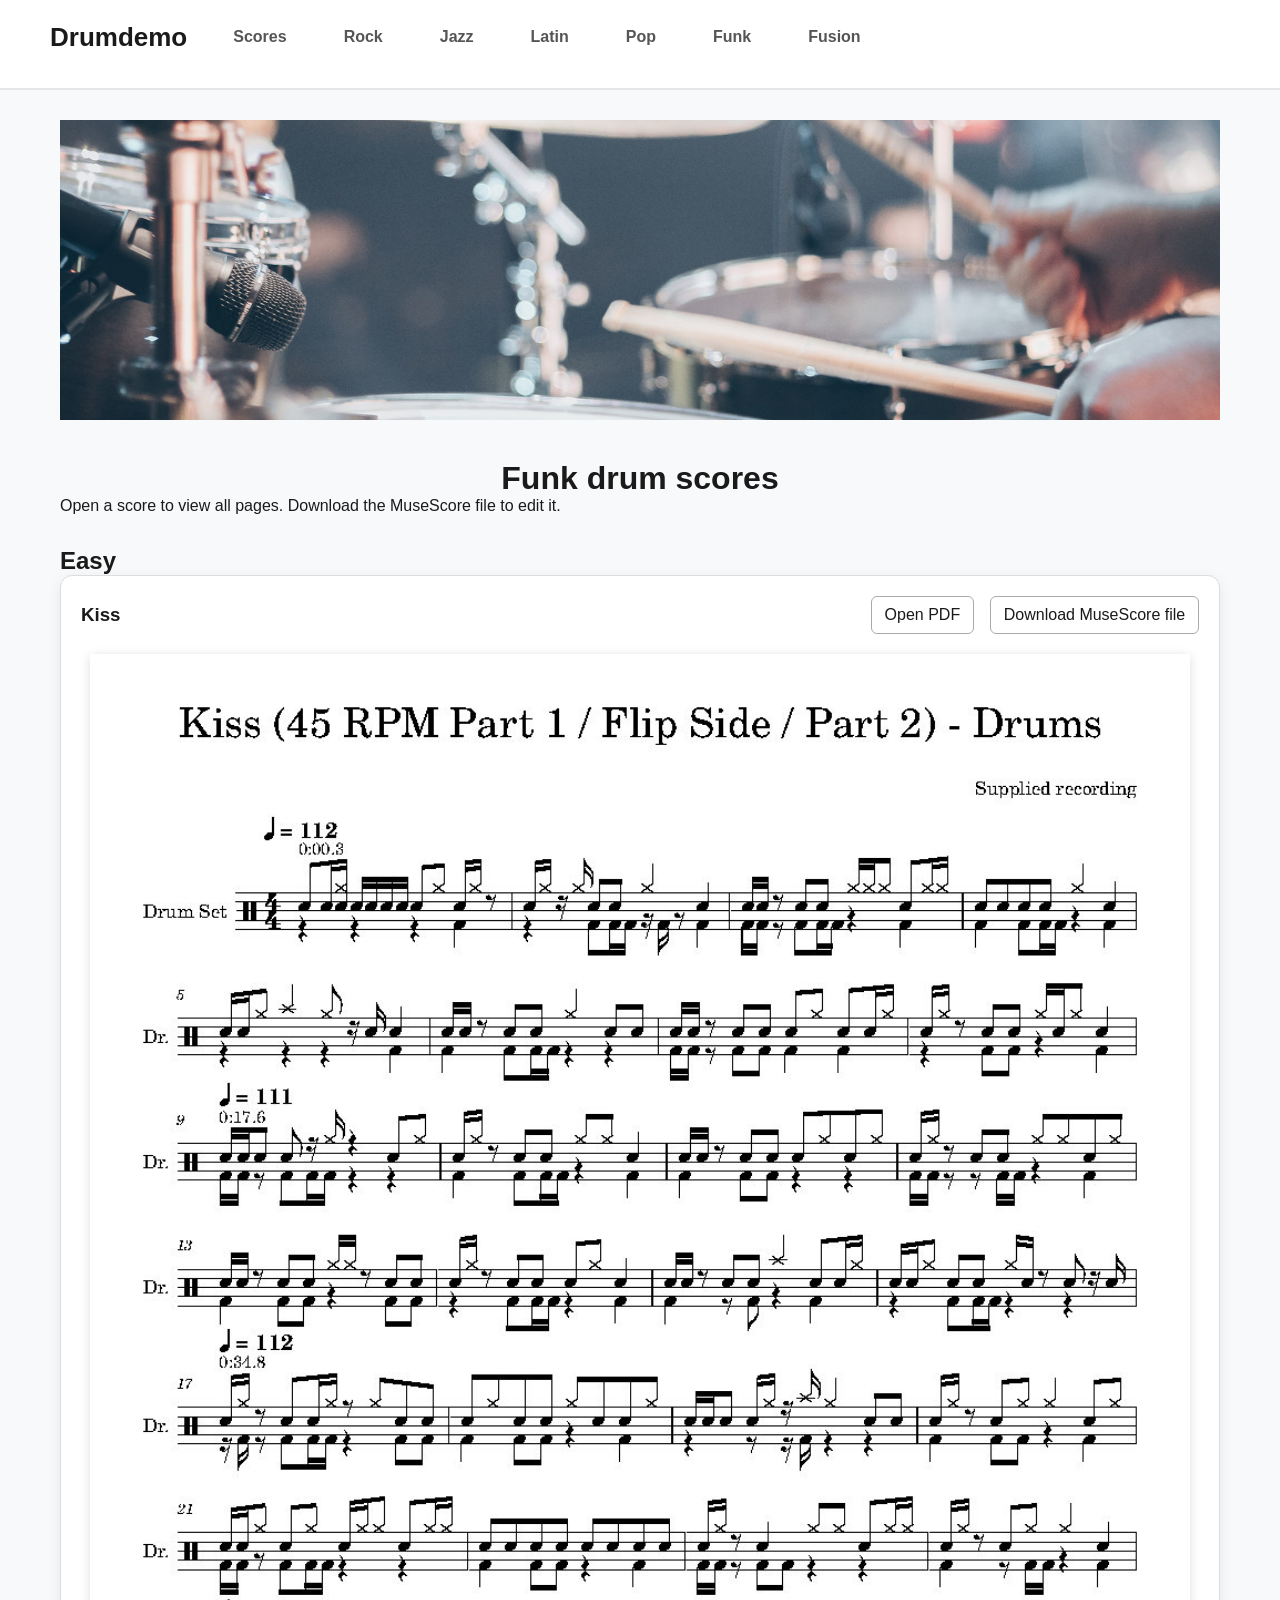
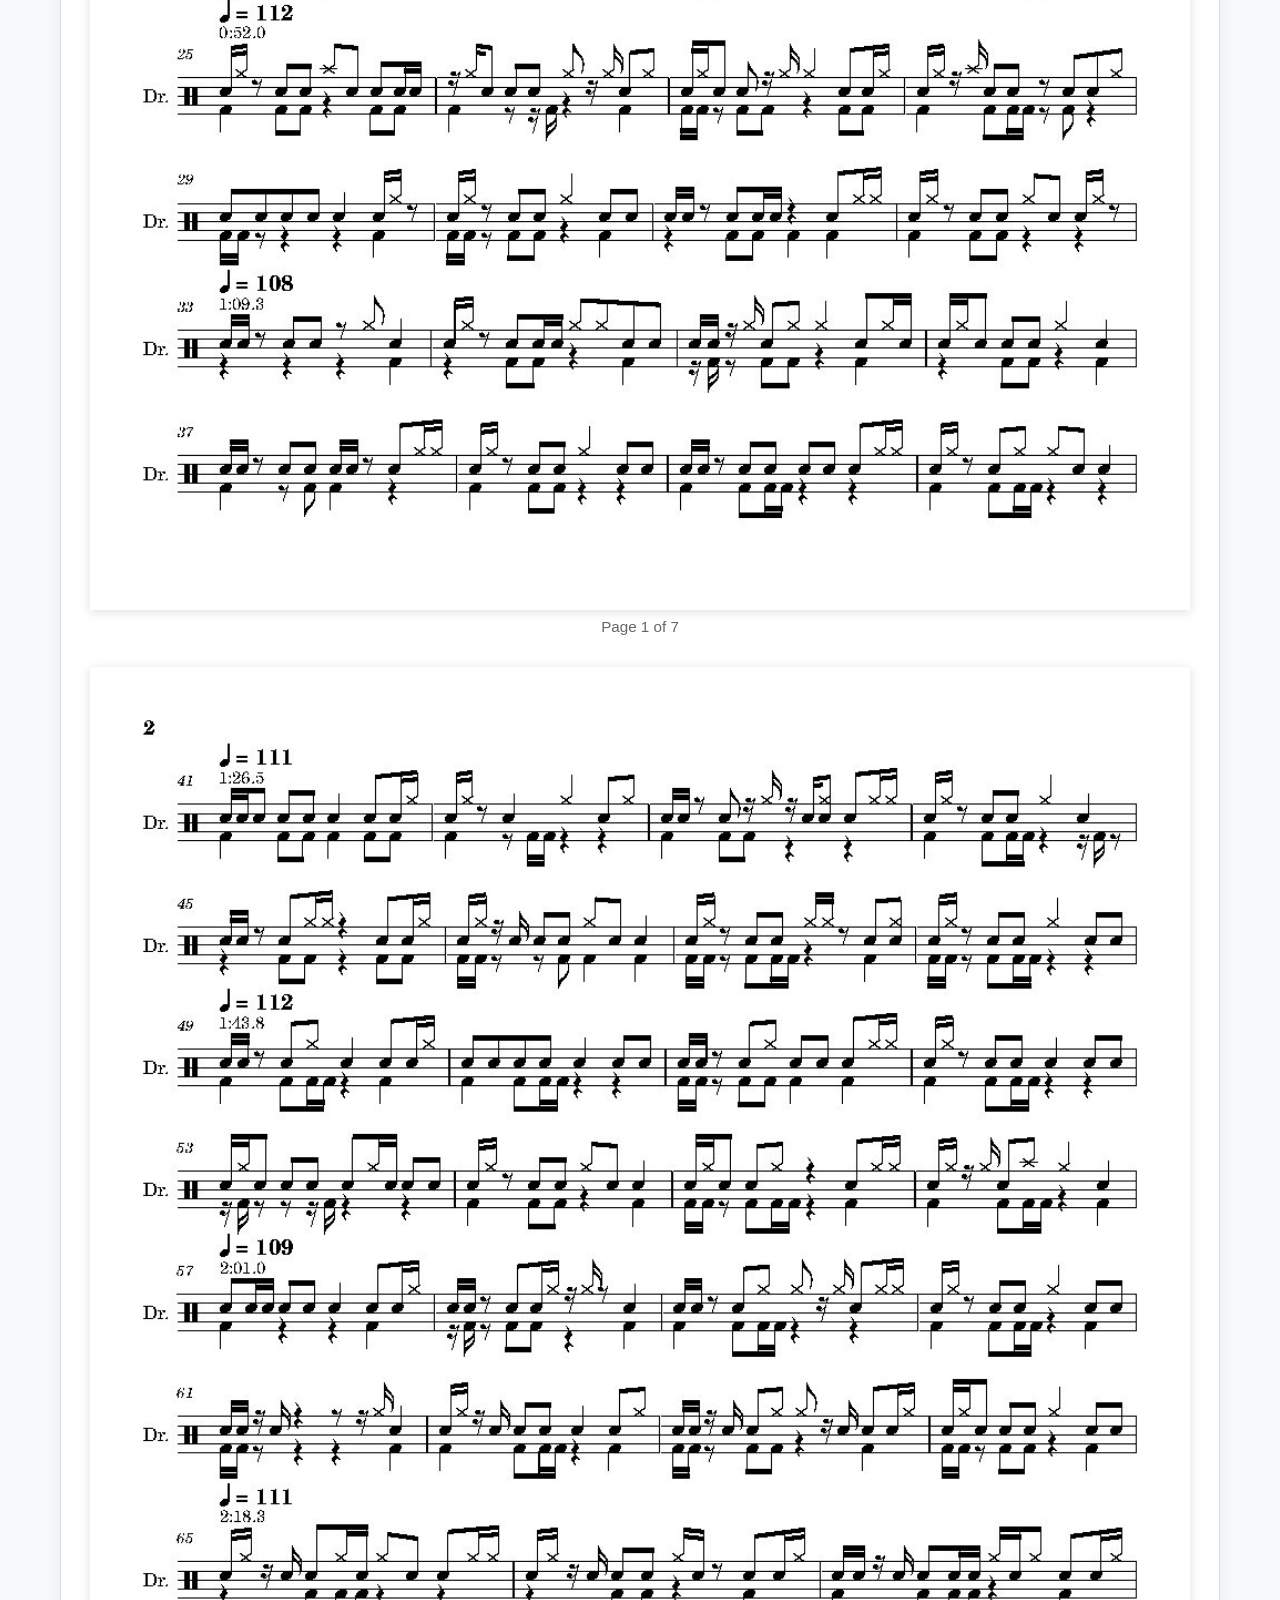
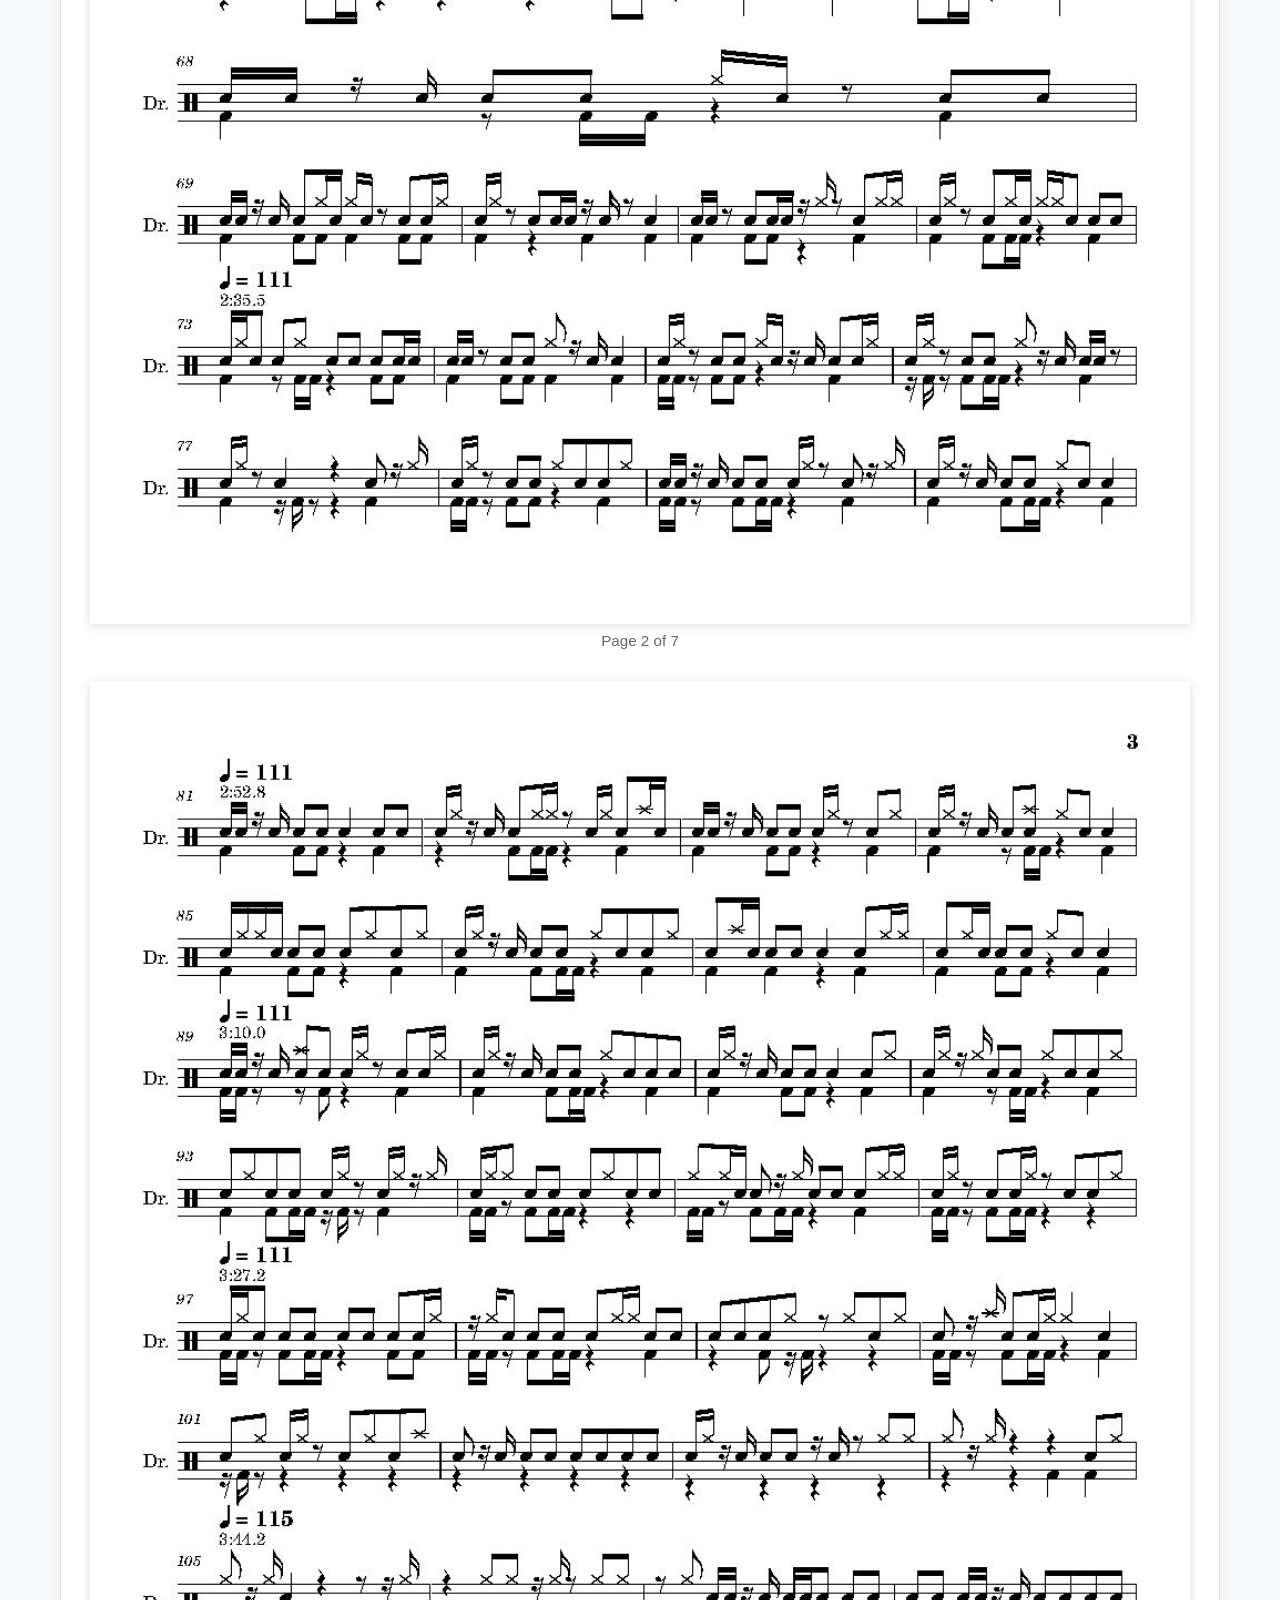
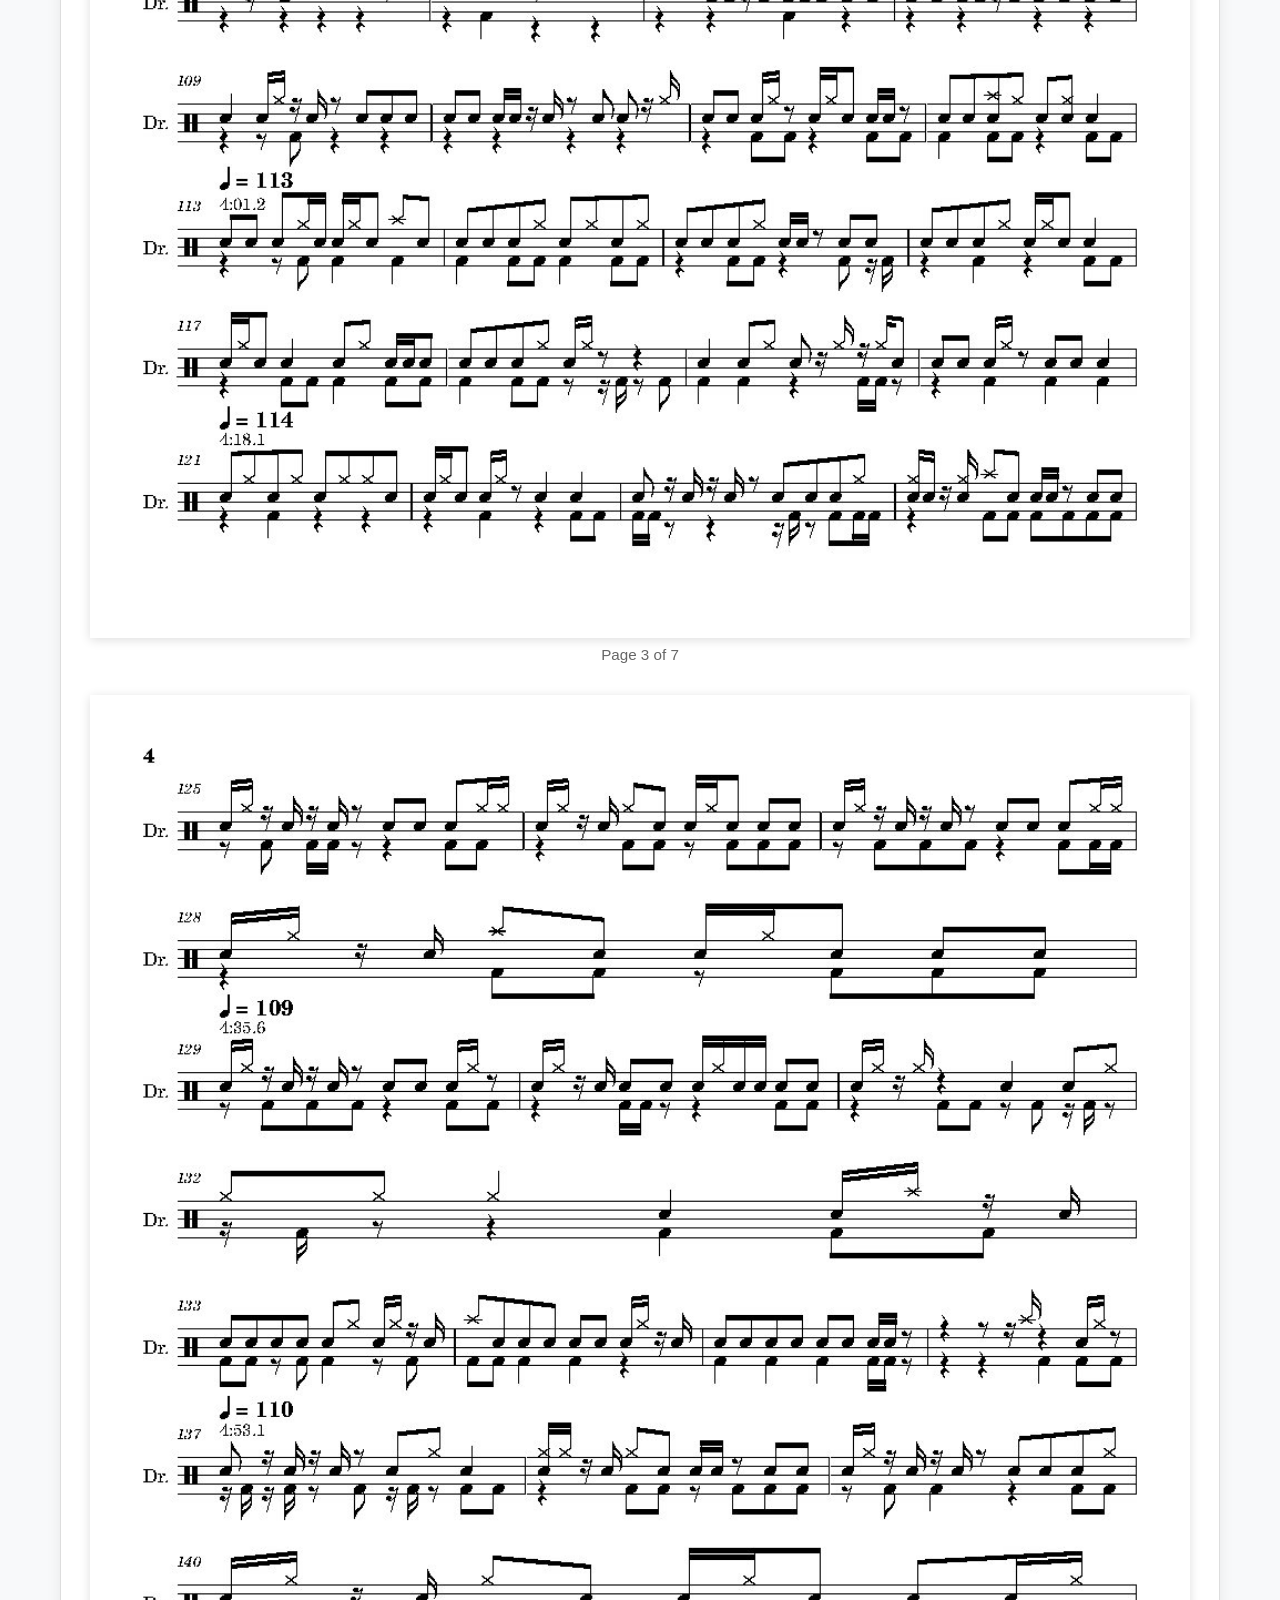
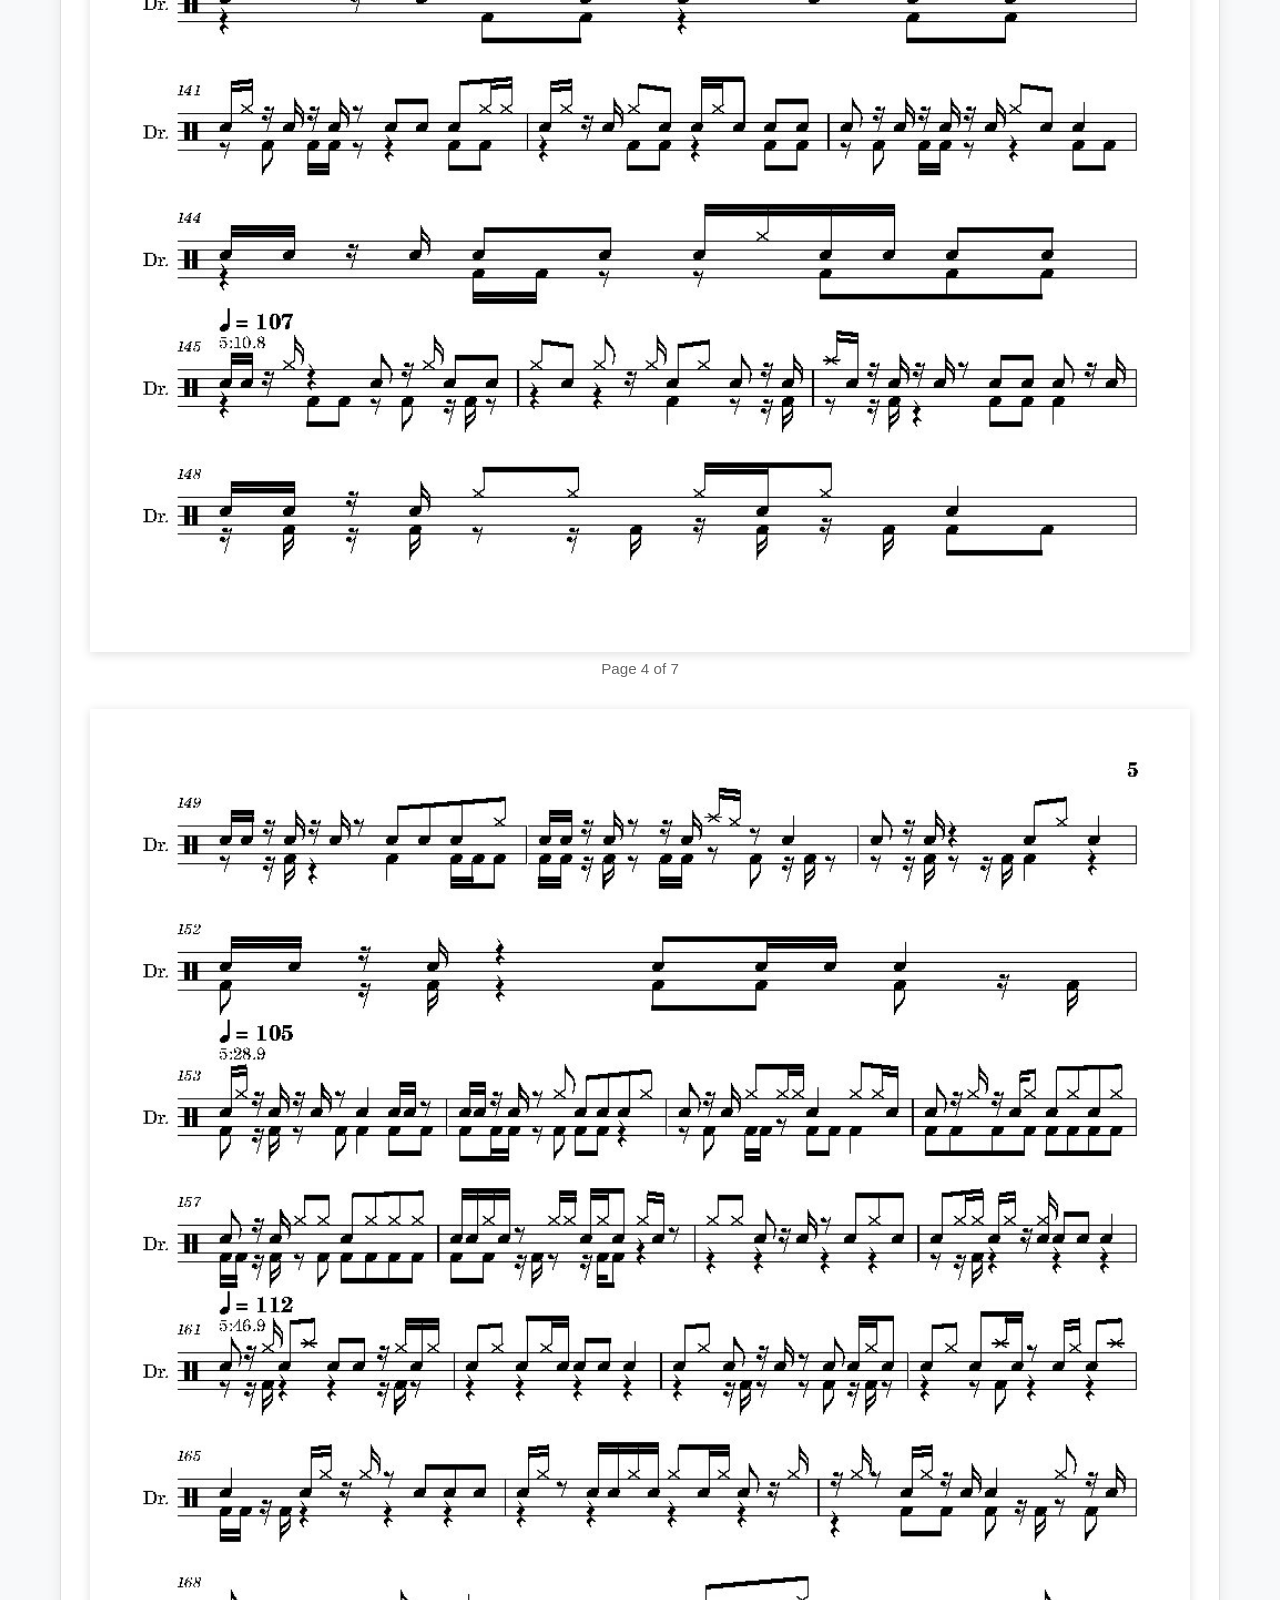
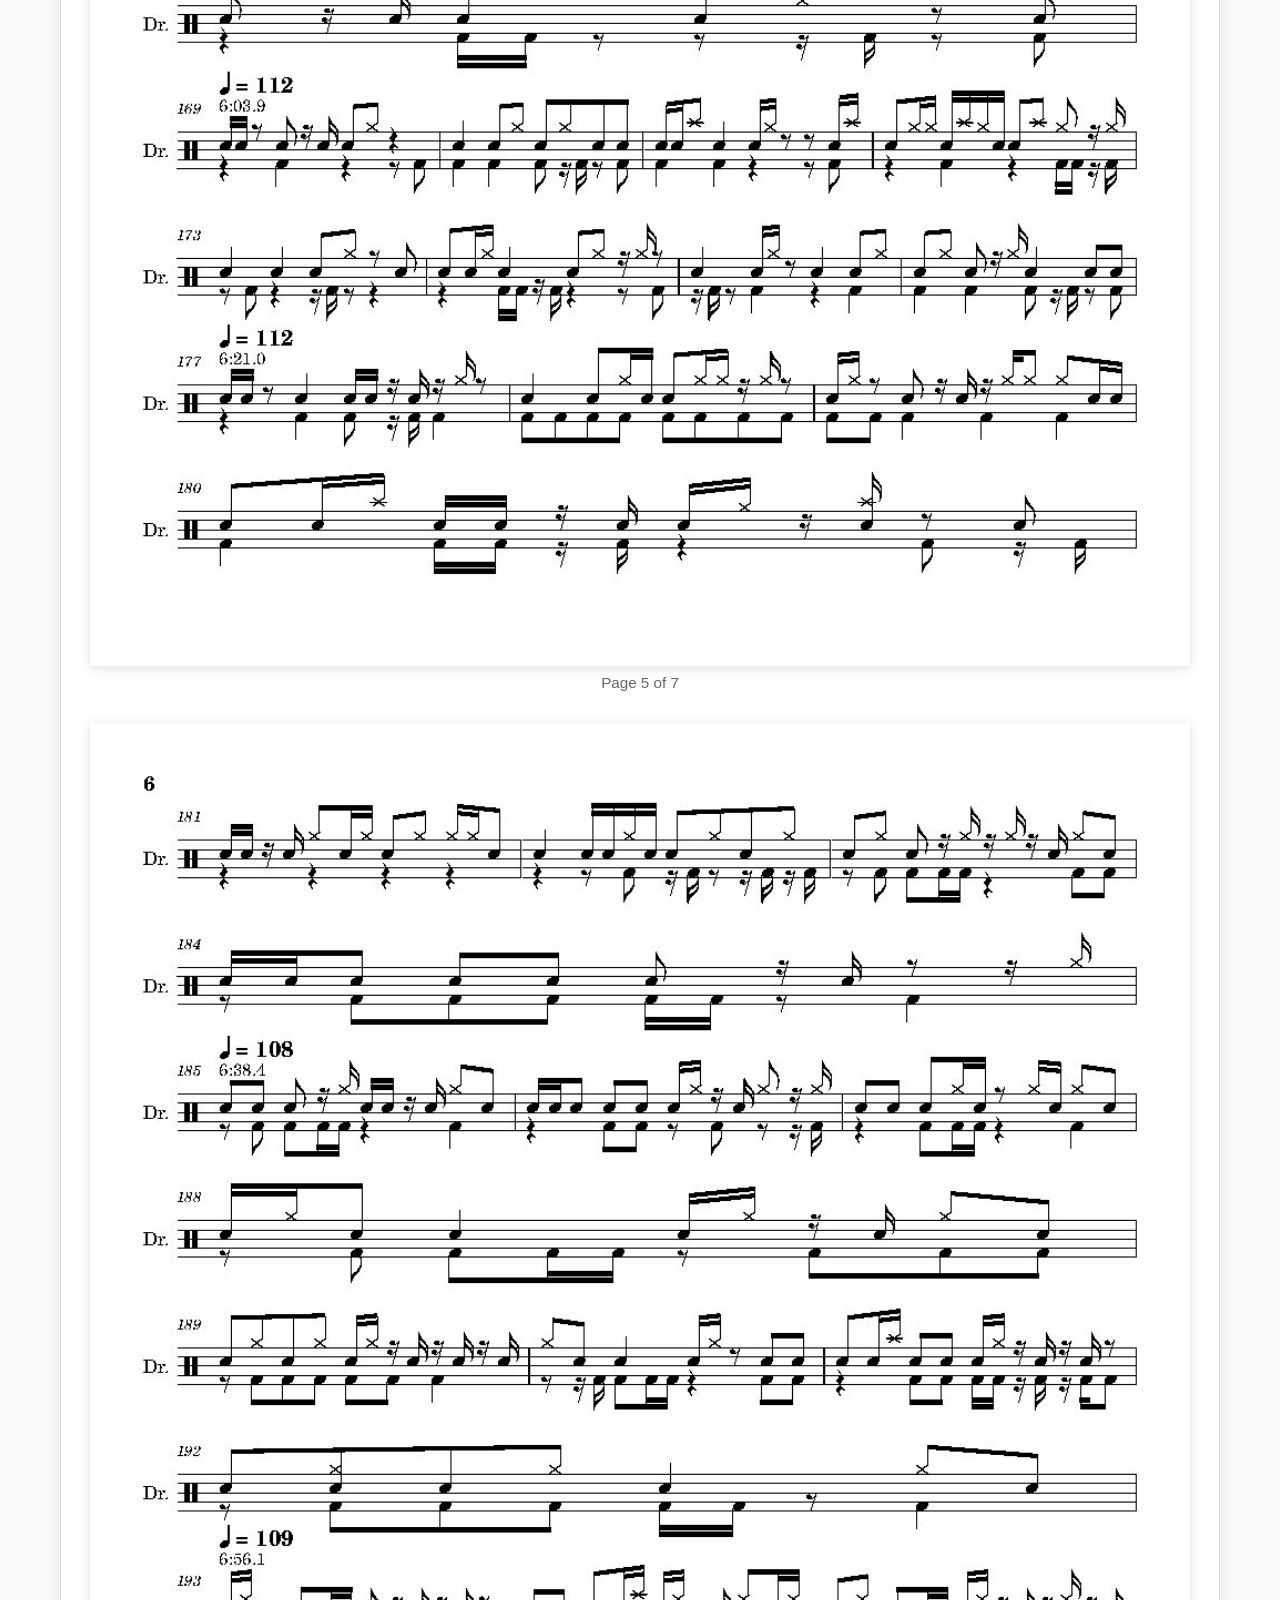
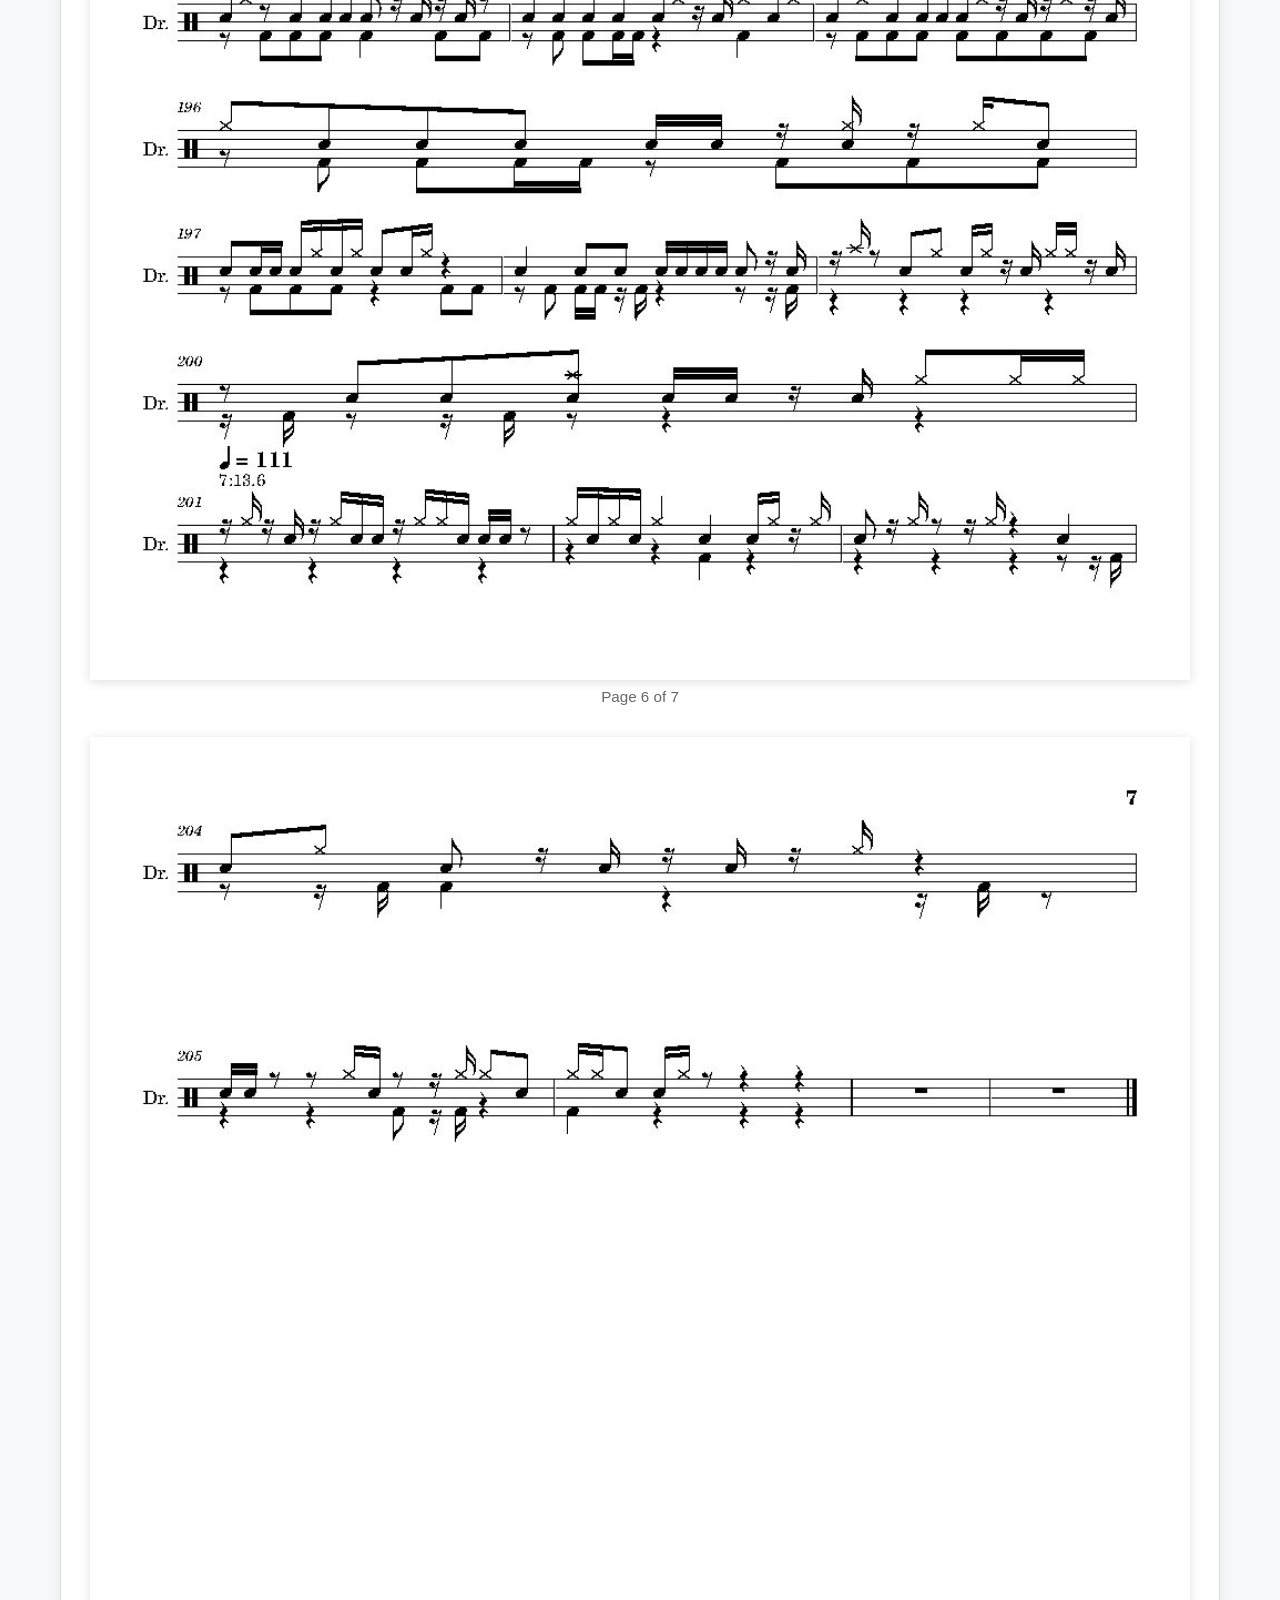
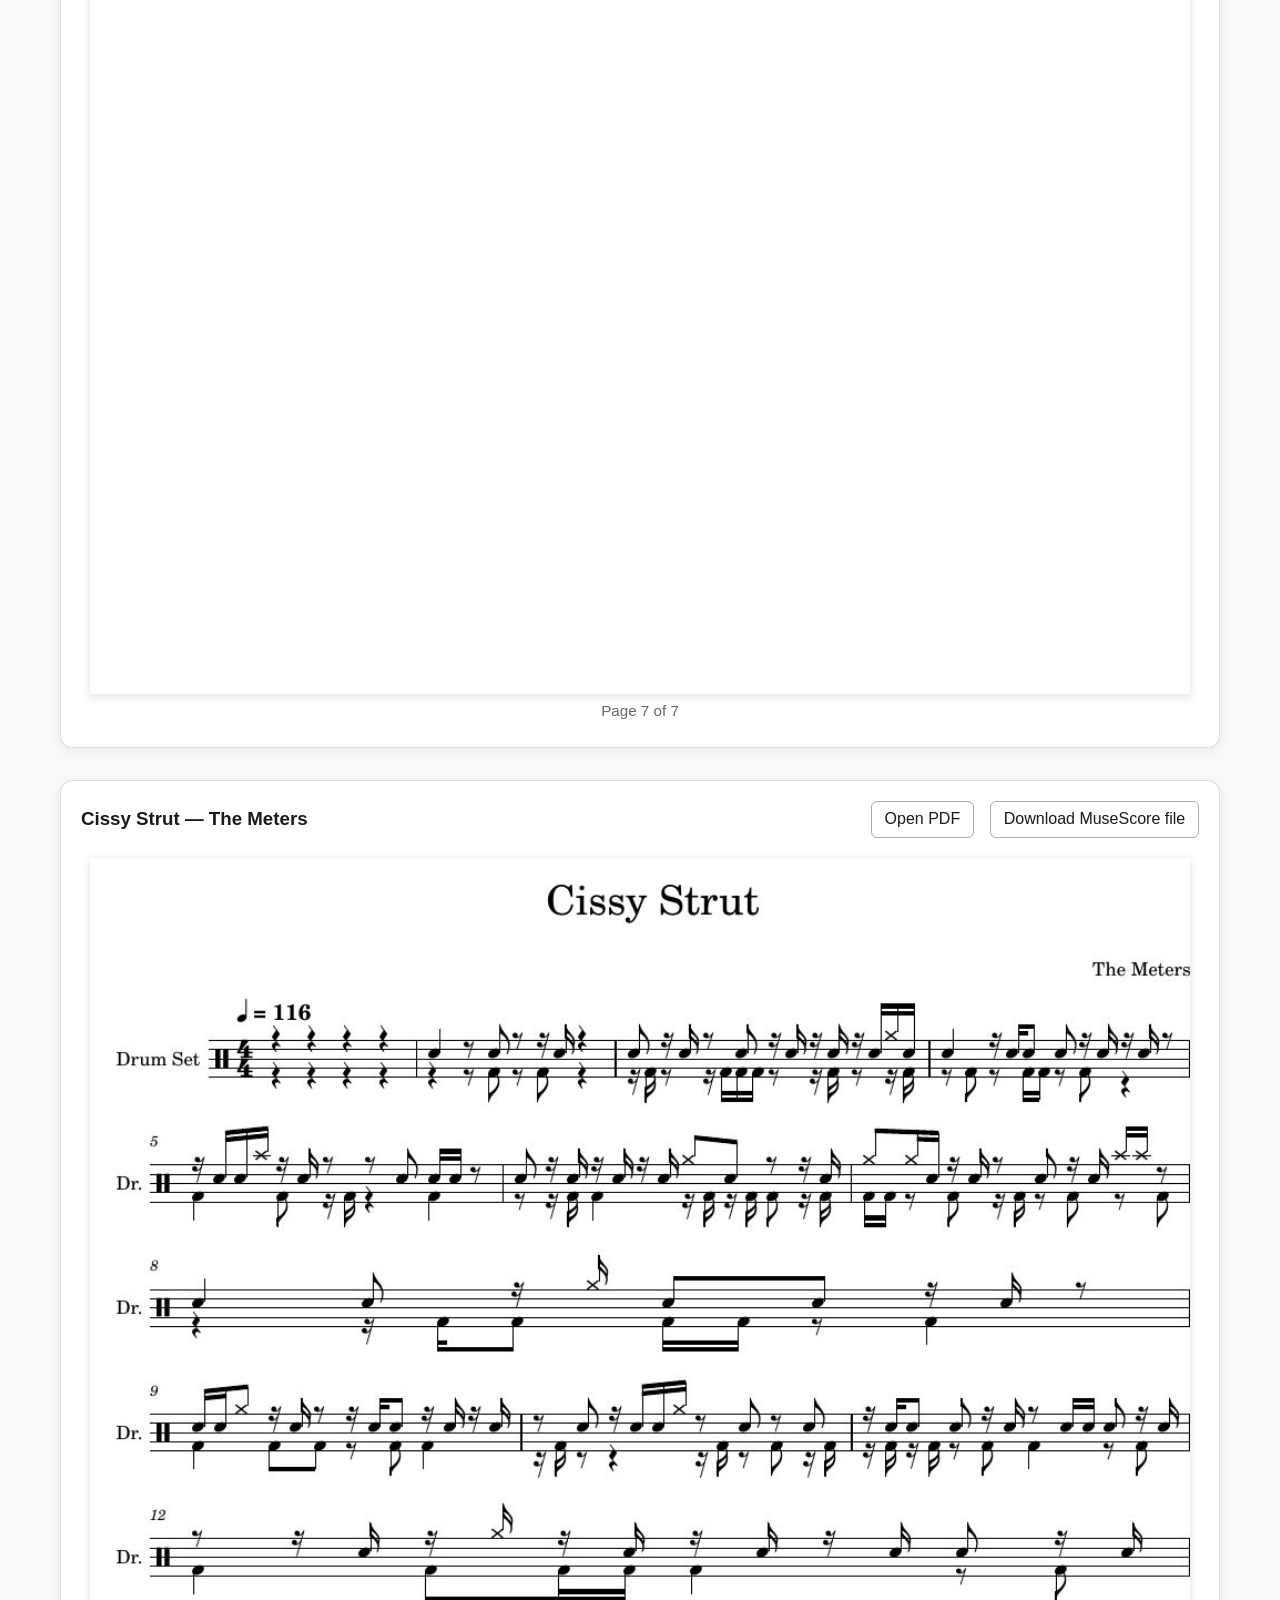
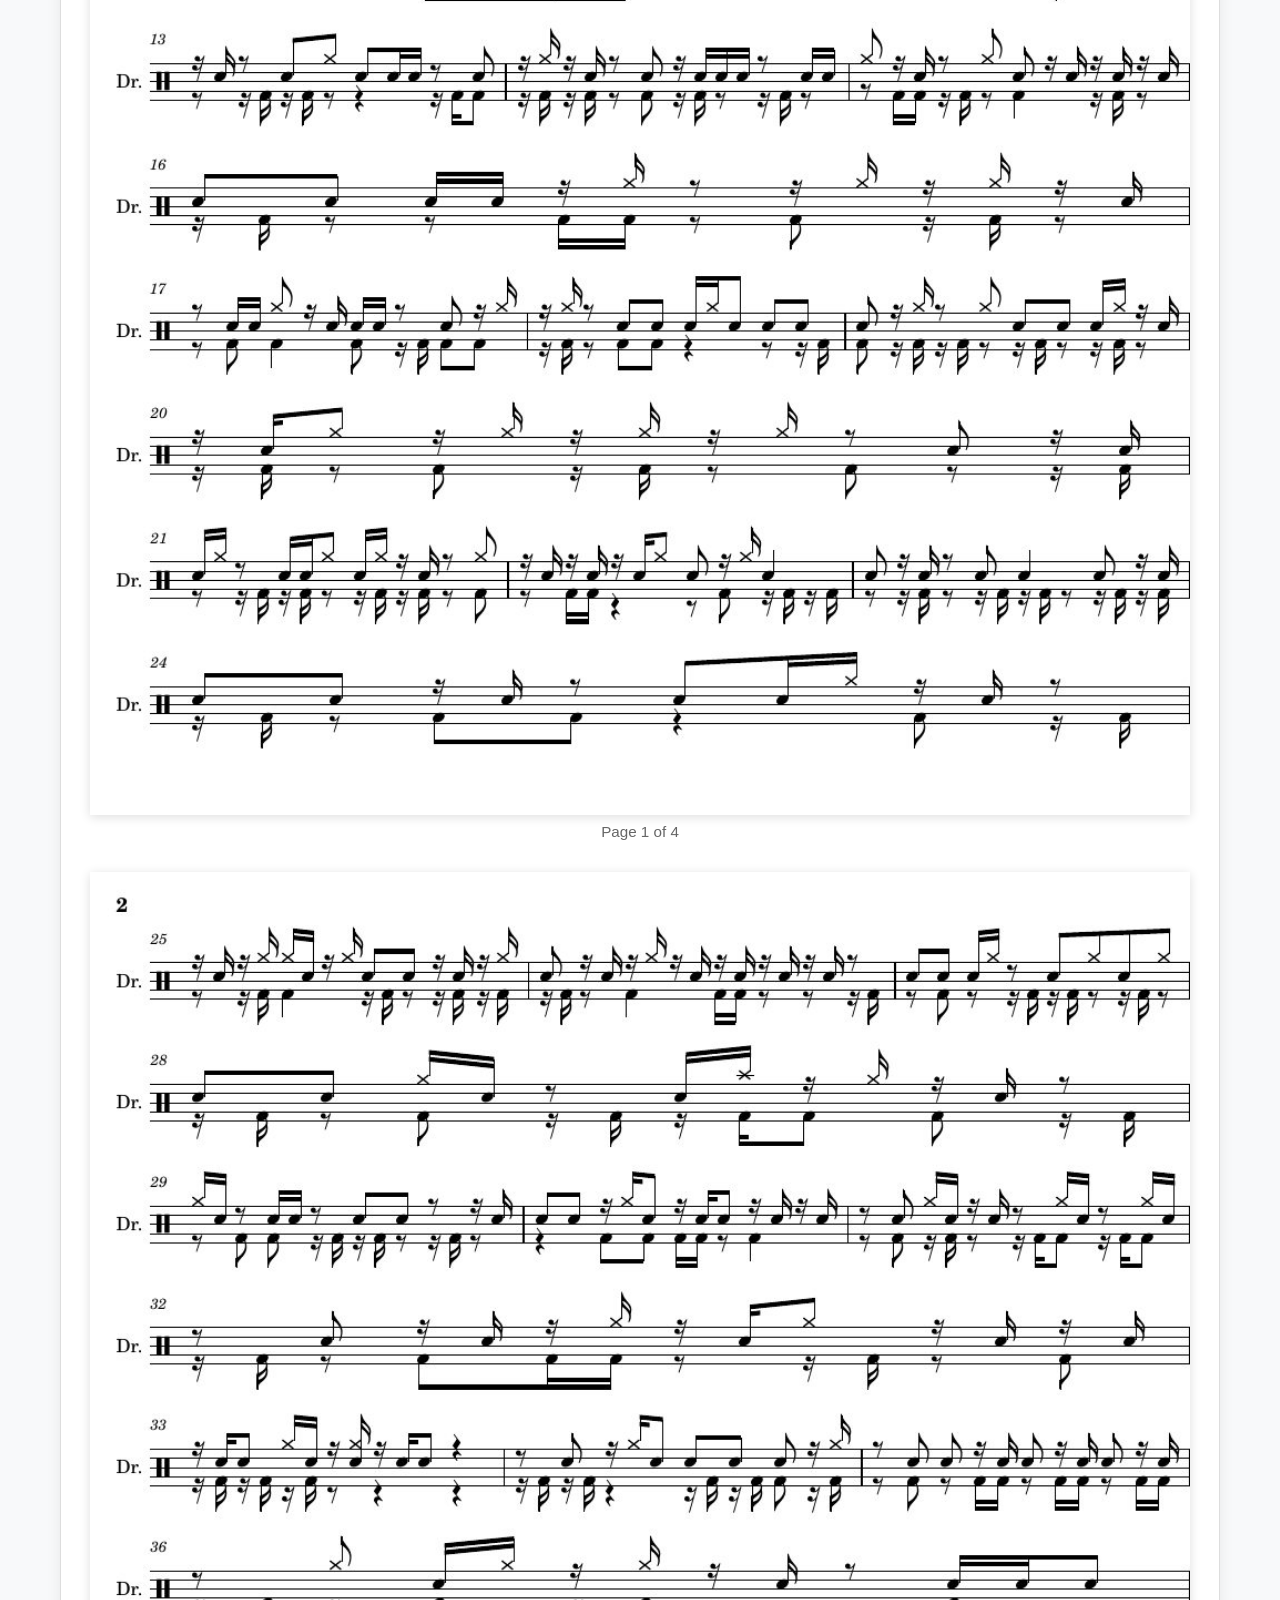
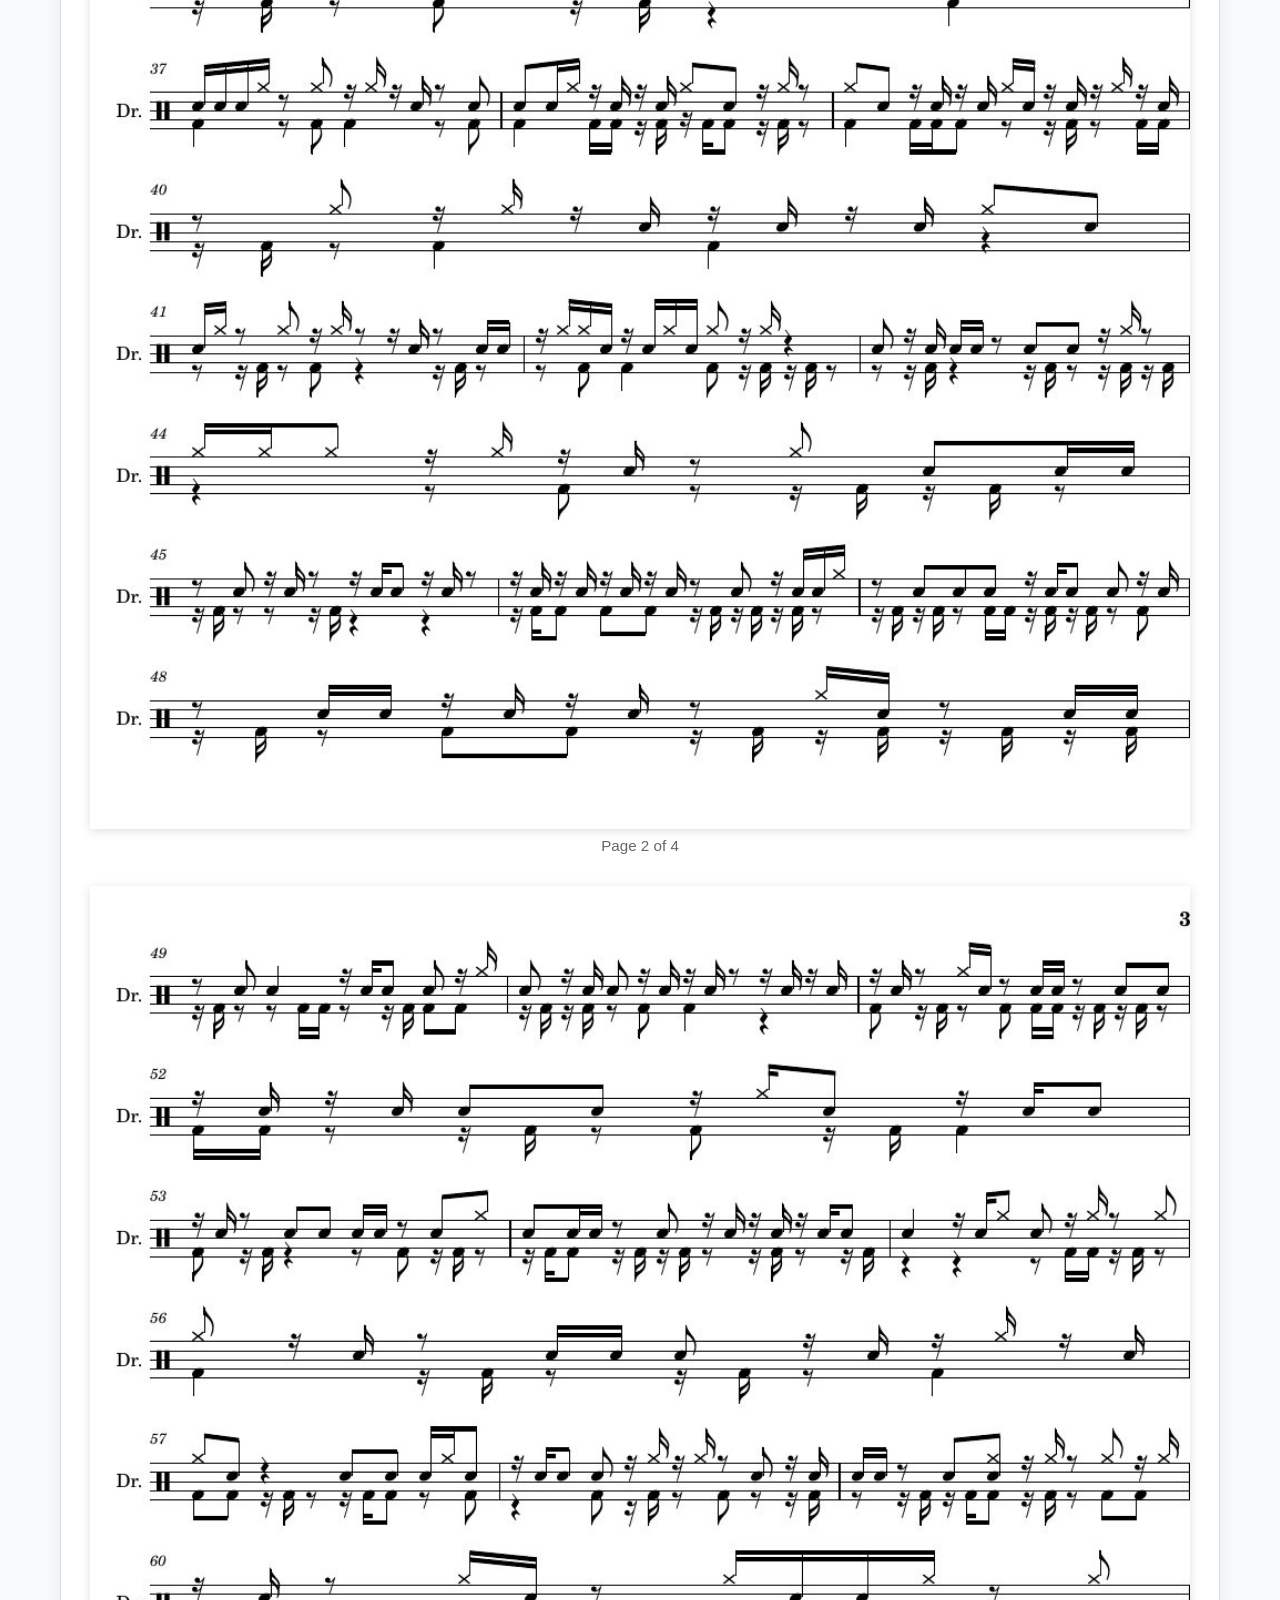
==== commit 22fc0b06: "Add five drum score listings" ====
--- a/funk.html
+++ b/funk.html
@@ -10,6 +10,6 @@
 
   <header class="full-header"><div class="header-content"><div class="brand-zone"><a class="logo" href="/">Drumdemo</a><ul class="main-nav"><li><a href="/">Scores</a></li><li><a href="/rock.html">Rock</a></li><li><a href="/jazz.html">Jazz</a></li><li><a href="/latin.html">Latin</a></li><li><a href="/pop.html">Pop</a></li><li><a href="/funk.html">Funk</a></li><li><a href="/fusion.html">Fusion</a></li></ul></div></div></header>
 
-<div class="wrapper"><main><section class="hero-section"><img class="hero-banner" src="/drum1.jpg" alt="Drum kit" width="100%"></section><h1>Funk drum scores</h1><p>Open a score to view all pages. Download the MuseScore file to edit it.</p><section class="score-section"><h2>Easy</h2><div class="score-grid"><article class="score-entry"><div class="score-entry-heading"><h3>Kiss</h3><div class="score-actions"><a href="/scores/Kiss_Drums.pdf" target="_blank" rel="noopener">Open PDF</a><a href="/scores/Kiss_Drums.mscz" download>Download MuseScore file</a></div></div><div class="score-pages"><figure class="score-page"><img loading="lazy" src="/scores/pages/Kiss_Drums-page-01.jpg" alt="Kiss — page 1 of 7"><figcaption>Page 1 of 7</figcaption></figure><figure class="score-page"><img loading="lazy" src="/scores/pages/Kiss_Drums-page-02.jpg" alt="Kiss — page 2 of 7"><figcaption>Page 2 of 7</figcaption></figure><figure class="score-page"><img loading="lazy" src="/scores/pages/Kiss_Drums-page-03.jpg" alt="Kiss — page 3 of 7"><figcaption>Page 3 of 7</figcaption></figure><figure class="score-page"><img loading="lazy" src="/scores/pages/Kiss_Drums-page-04.jpg" alt="Kiss — page 4 of 7"><figcaption>Page 4 of 7</figcaption></figure><figure class="score-page"><img loading="lazy" src="/scores/pages/Kiss_Drums-page-05.jpg" alt="Kiss — page 5 of 7"><figcaption>Page 5 of 7</figcaption></figure><figure class="score-page"><img loading="lazy" src="/scores/pages/Kiss_Drums-page-06.jpg" alt="Kiss — page 6 of 7"><figcaption>Page 6 of 7</figcaption></figure><figure class="score-page"><img loading="lazy" src="/scores/pages/Kiss_Drums-page-07.jpg" alt="Kiss — page 7 of 7"><figcaption>Page 7 of 7</figcaption></figure></div></article></div></section><section class="score-section"><h2>Medium</h2><div class="score-grid"><article class="score-entry"><div class="score-entry-heading"><h3>Superstition</h3><div class="score-actions"><a href="/scores/Superstition_Drums.pdf" target="_blank" rel="noopener">Open PDF</a><a href="/scores/Superstition_Drums.mscz" download>Download MuseScore file</a></div></div><div class="score-pages"><figure class="score-page"><img loading="lazy" src="/scores/pages/Superstition_Drums-page-01.jpg" alt="Superstition — page 1 of 8"><figcaption>Page 1 of 8</figcaption></figure><figure class="score-page"><img loading="lazy" src="/scores/pages/Superstition_Drums-page-02.jpg" alt="Superstition — page 2 of 8"><figcaption>Page 2 of 8</figcaption></figure><figure class="score-page"><img loading="lazy" src="/scores/pages/Superstition_Drums-page-03.jpg" alt="Superstition — page 3 of 8"><figcaption>Page 3 of 8</figcaption></figure><figure class="score-page"><img loading="lazy" src="/scores/pages/Superstition_Drums-page-04.jpg" alt="Superstition — page 4 of 8"><figcaption>Page 4 of 8</figcaption></figure><figure class="score-page"><img loading="lazy" src="/scores/pages/Superstition_Drums-page-05.jpg" alt="Superstition — page 5 of 8"><figcaption>Page 5 of 8</figcaption></figure><figure class="score-page"><img loading="lazy" src="/scores/pages/Superstition_Drums-page-06.jpg" alt="Superstition — page 6 of 8"><figcaption>Page 6 of 8</figcaption></figure><figure class="score-page"><img loading="lazy" src="/scores/pages/Superstition_Drums-page-07.jpg" alt="Superstition — page 7 of 8"><figcaption>Page 7 of 8</figcaption></figure><figure class="score-page"><img loading="lazy" src="/scores/pages/Superstition_Drums-page-08.jpg" alt="Superstition — page 8 of 8"><figcaption>Page 8 of 8</figcaption></figure></div></article></div></section></main></div><footer><hr><p style="text-align: center;">Drumdemo</p></footer>
+<div class="wrapper"><main><section class="hero-section"><img class="hero-banner" src="/drum1.jpg" alt="Drum kit" width="100%"></section><h1>Funk drum scores</h1><p>Open a score to view all pages. Download the MuseScore file to edit it.</p><section class="score-section"><h2>Easy</h2><div class="score-grid"><article class="score-entry"><div class="score-entry-heading"><h3>Kiss</h3><div class="score-actions"><a href="/scores/Kiss_Drums.pdf" target="_blank" rel="noopener">Open PDF</a><a href="/scores/Kiss_Drums.mscz" download>Download MuseScore file</a></div></div><div class="score-pages"><figure class="score-page"><img loading="lazy" src="/scores/pages/Kiss_Drums-page-01.jpg" alt="Kiss — page 1 of 7"><figcaption>Page 1 of 7</figcaption></figure><figure class="score-page"><img loading="lazy" src="/scores/pages/Kiss_Drums-page-02.jpg" alt="Kiss — page 2 of 7"><figcaption>Page 2 of 7</figcaption></figure><figure class="score-page"><img loading="lazy" src="/scores/pages/Kiss_Drums-page-03.jpg" alt="Kiss — page 3 of 7"><figcaption>Page 3 of 7</figcaption></figure><figure class="score-page"><img loading="lazy" src="/scores/pages/Kiss_Drums-page-04.jpg" alt="Kiss — page 4 of 7"><figcaption>Page 4 of 7</figcaption></figure><figure class="score-page"><img loading="lazy" src="/scores/pages/Kiss_Drums-page-05.jpg" alt="Kiss — page 5 of 7"><figcaption>Page 5 of 7</figcaption></figure><figure class="score-page"><img loading="lazy" src="/scores/pages/Kiss_Drums-page-06.jpg" alt="Kiss — page 6 of 7"><figcaption>Page 6 of 7</figcaption></figure><figure class="score-page"><img loading="lazy" src="/scores/pages/Kiss_Drums-page-07.jpg" alt="Kiss — page 7 of 7"><figcaption>Page 7 of 7</figcaption></figure></div></article><article class="score-entry"><div class="score-entry-heading"><h3>Cissy Strut — The Meters</h3><div class="score-actions"><a href="/scores/Cissy_Strut_Drums.pdf" target="_blank" rel="noopener">Open PDF</a><a href="/scores/Cissy_Strut_Drums.mscz" download>Download MuseScore file</a></div></div><div class="score-pages"><figure class="score-page"><img loading="lazy" src="/scores/pages/Cissy_Strut_Drums-page-01.jpg" alt="Cissy Strut — The Meters — page 1 of 4"><figcaption>Page 1 of 4</figcaption></figure><figure class="score-page"><img loading="lazy" src="/scores/pages/Cissy_Strut_Drums-page-02.jpg" alt="Cissy Strut — The Meters — page 2 of 4"><figcaption>Page 2 of 4</figcaption></figure><figure class="score-page"><img loading="lazy" src="/scores/pages/Cissy_Strut_Drums-page-03.jpg" alt="Cissy Strut — The Meters — page 3 of 4"><figcaption>Page 3 of 4</figcaption></figure><figure class="score-page"><img loading="lazy" src="/scores/pages/Cissy_Strut_Drums-page-04.jpg" alt="Cissy Strut — The Meters — page 4 of 4"><figcaption>Page 4 of 4</figcaption></figure></div></article></div></section><section class="score-section"><h2>Medium</h2><div class="score-grid"><article class="score-entry"><div class="score-entry-heading"><h3>Superstition</h3><div class="score-actions"><a href="/scores/Superstition_Drums.pdf" target="_blank" rel="noopener">Open PDF</a><a href="/scores/Superstition_Drums.mscz" download>Download MuseScore file</a></div></div><div class="score-pages"><figure class="score-page"><img loading="lazy" src="/scores/pages/Superstition_Drums-page-01.jpg" alt="Superstition — page 1 of 8"><figcaption>Page 1 of 8</figcaption></figure><figure class="score-page"><img loading="lazy" src="/scores/pages/Superstition_Drums-page-02.jpg" alt="Superstition — page 2 of 8"><figcaption>Page 2 of 8</figcaption></figure><figure class="score-page"><img loading="lazy" src="/scores/pages/Superstition_Drums-page-03.jpg" alt="Superstition — page 3 of 8"><figcaption>Page 3 of 8</figcaption></figure><figure class="score-page"><img loading="lazy" src="/scores/pages/Superstition_Drums-page-04.jpg" alt="Superstition — page 4 of 8"><figcaption>Page 4 of 8</figcaption></figure><figure class="score-page"><img loading="lazy" src="/scores/pages/Superstition_Drums-page-05.jpg" alt="Superstition — page 5 of 8"><figcaption>Page 5 of 8</figcaption></figure><figure class="score-page"><img loading="lazy" src="/scores/pages/Superstition_Drums-page-06.jpg" alt="Superstition — page 6 of 8"><figcaption>Page 6 of 8</figcaption></figure><figure class="score-page"><img loading="lazy" src="/scores/pages/Superstition_Drums-page-07.jpg" alt="Superstition — page 7 of 8"><figcaption>Page 7 of 8</figcaption></figure><figure class="score-page"><img loading="lazy" src="/scores/pages/Superstition_Drums-page-08.jpg" alt="Superstition — page 8 of 8"><figcaption>Page 8 of 8</figcaption></figure></div></article></div></section></main></div><footer><hr><p style="text-align: center;">Drumdemo</p></footer>
 </body>
 </html>
